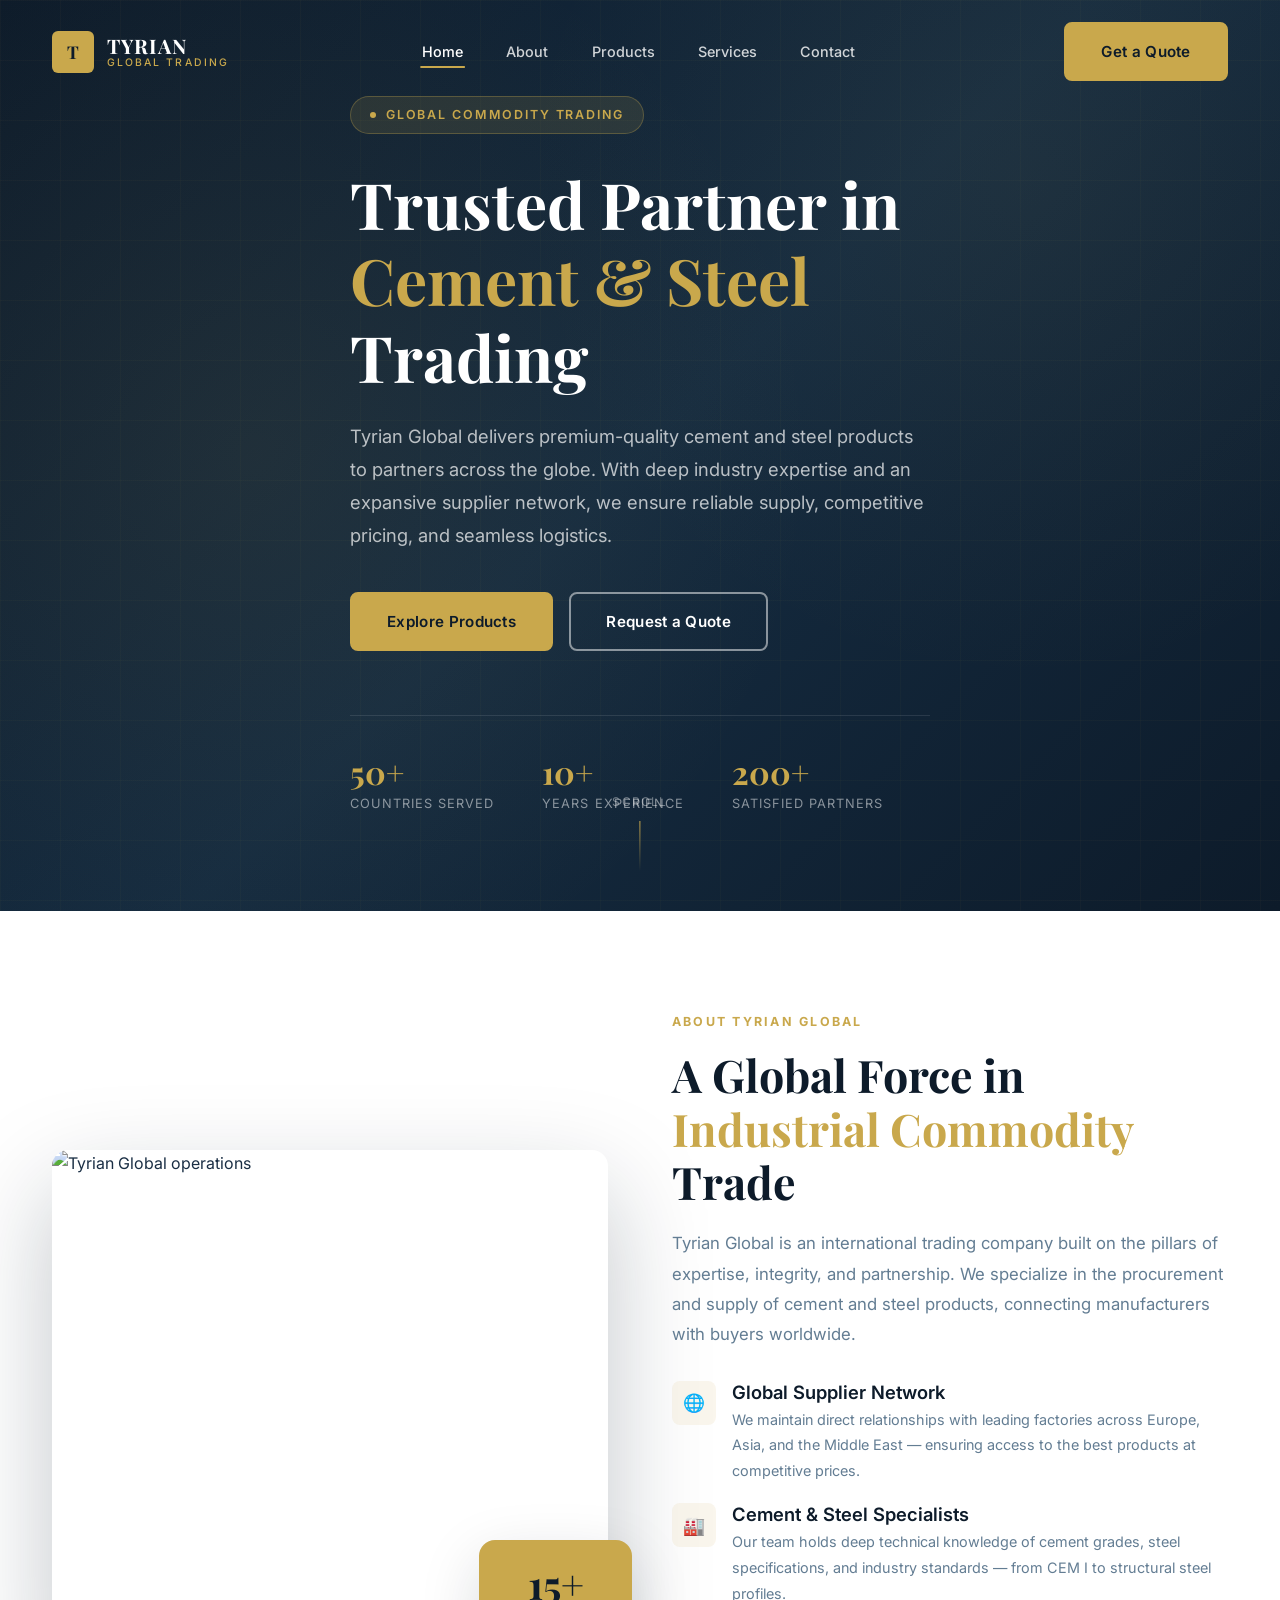
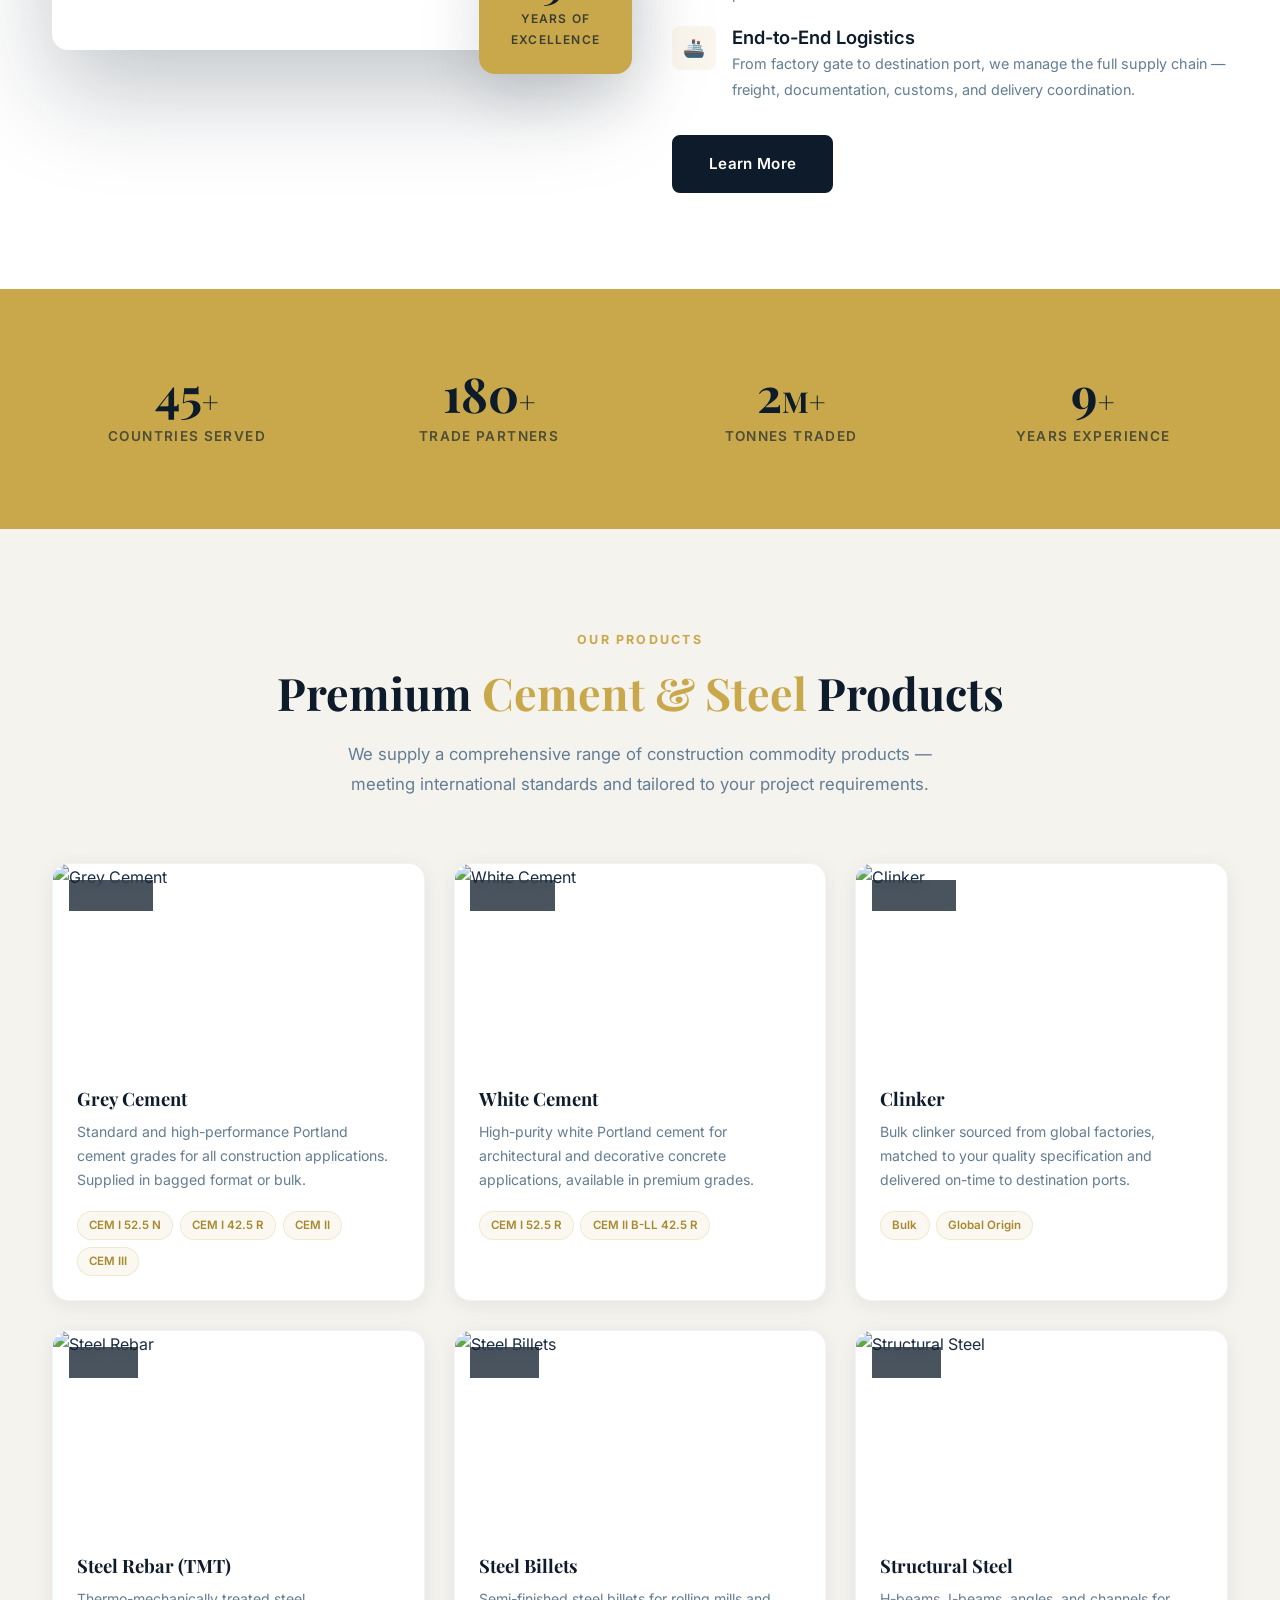
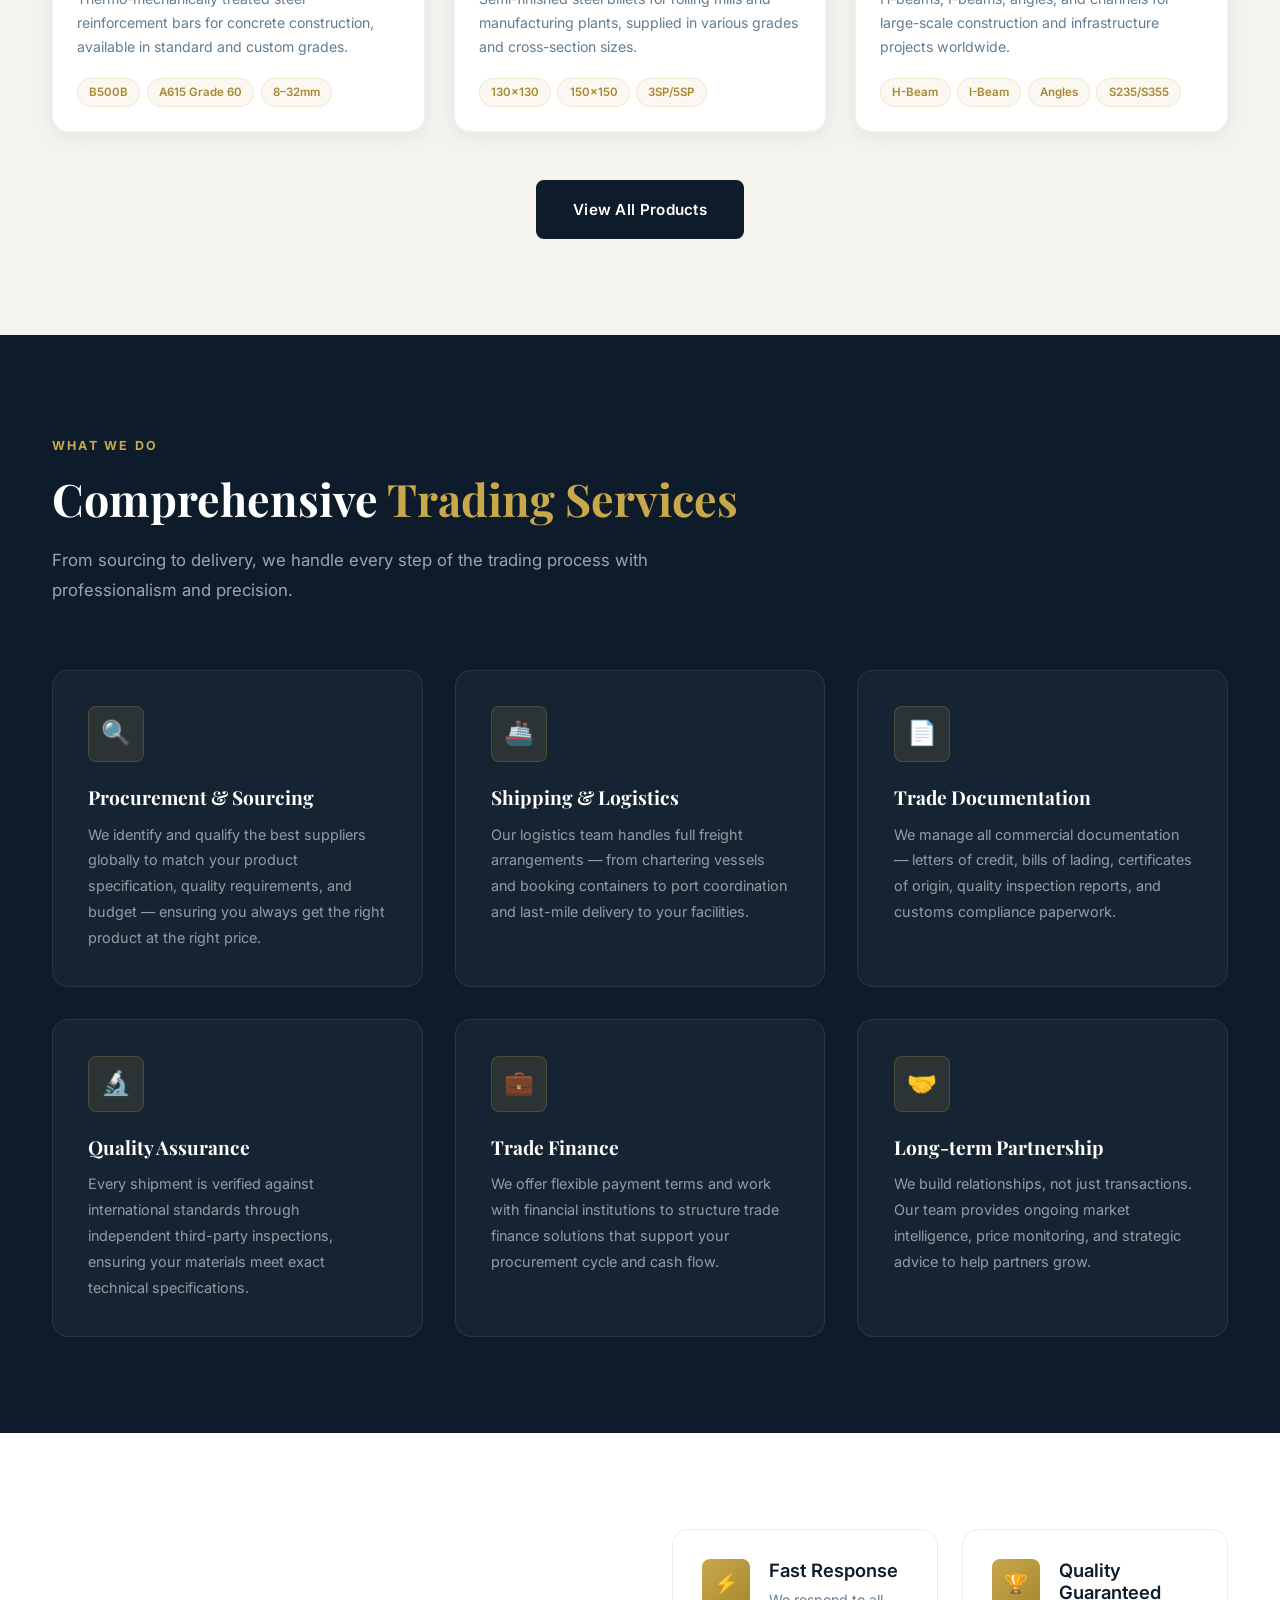
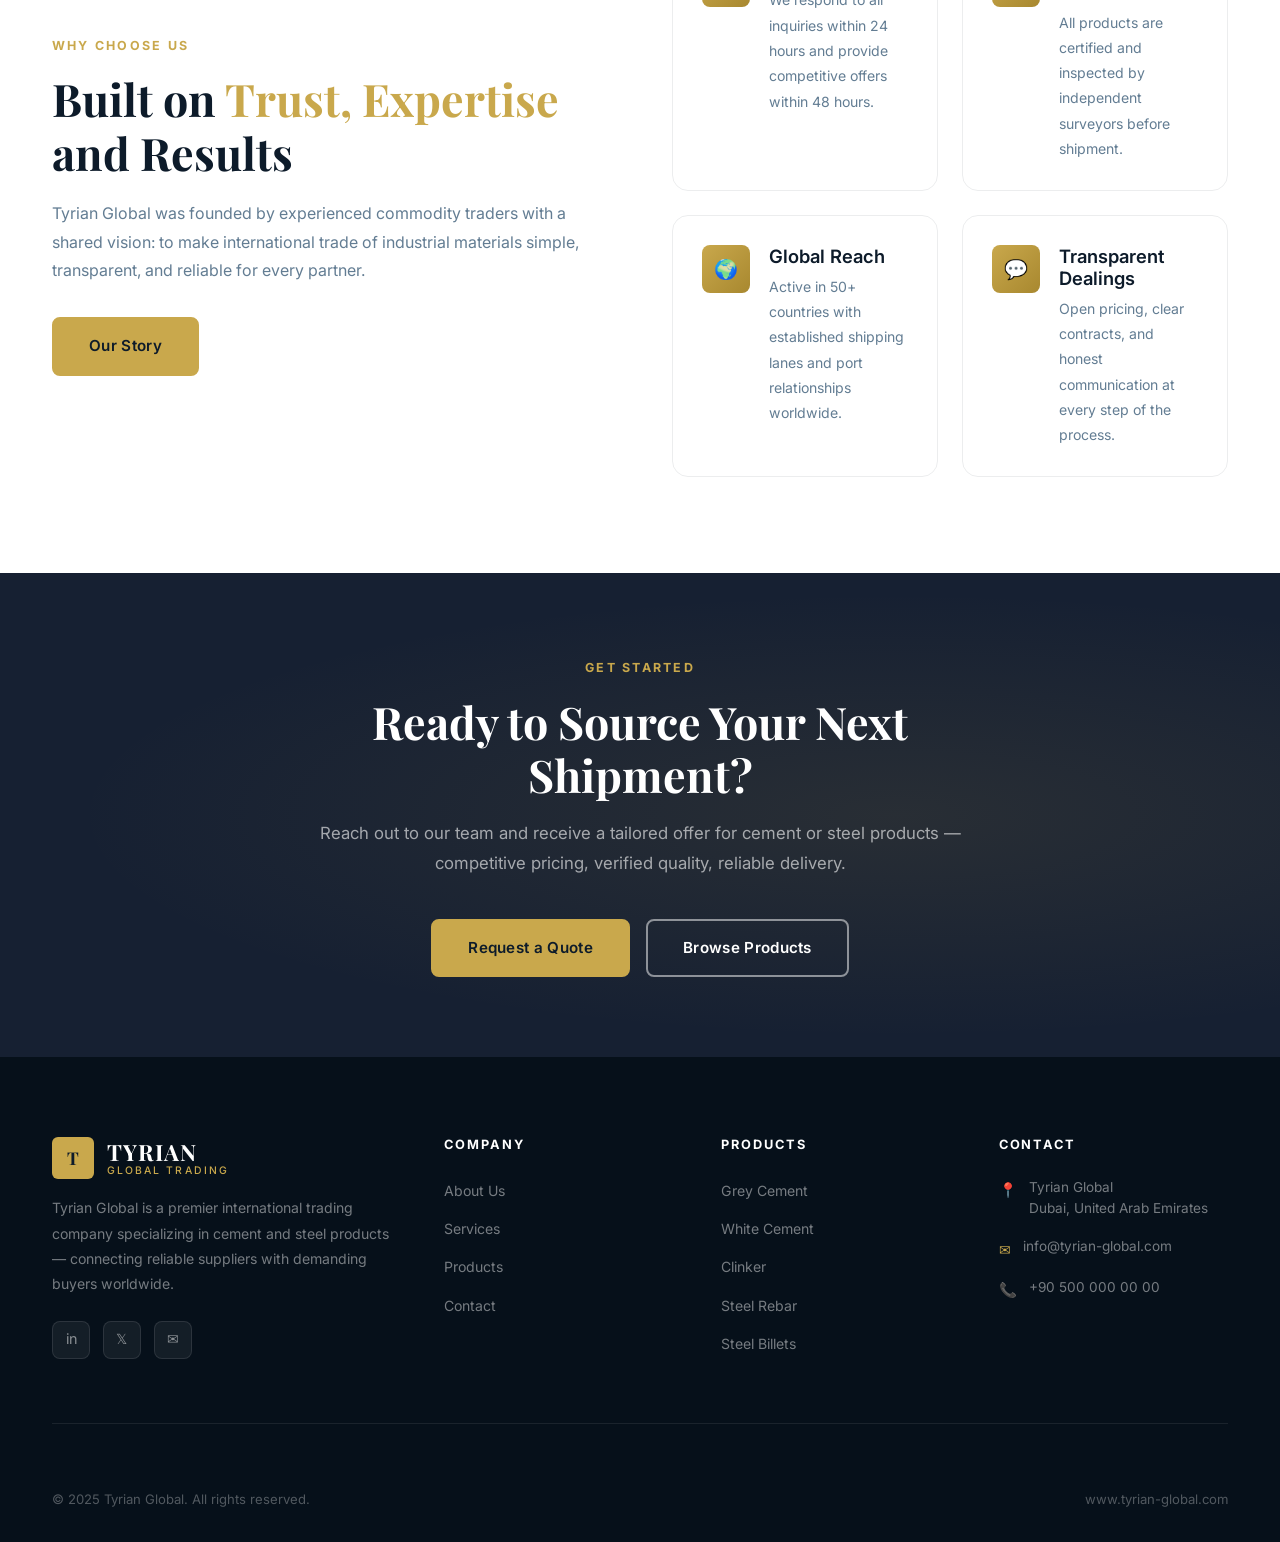
==== tyrian-website/index.html @ e393d83f "Add Tyrian Global corporate website (tyrian-global.com) Complete static website for Tyrian Global — " ====
<!DOCTYPE html>
<html lang="en">
<head>
  <meta charset="UTF-8" />
  <meta name="viewport" content="width=device-width, initial-scale=1.0" />
  <title>Tyrian Global | Cement & Steel Trading</title>
  <meta name="description" content="Tyrian Global is a premier international trading company specializing in cement and steel products. Quality, reliability, and global reach." />
  <link rel="preconnect" href="https://fonts.googleapis.com" />
  <link rel="preconnect" href="https://fonts.gstatic.com" crossorigin />
  <link href="https://fonts.googleapis.com/css2?family=Playfair+Display:wght@700;800&family=Inter:wght@400;500;600;700&display=swap" rel="stylesheet" />
  <link rel="stylesheet" href="css/style.css" />
  <link rel="icon" href="data:image/svg+xml,<svg xmlns='http://www.w3.org/2000/svg' viewBox='0 0 100 100'><rect width='100' height='100' rx='14' fill='%23c9a84c'/><text y='72' font-size='64' font-family='serif' font-weight='700' fill='%230d1b2a' text-anchor='middle' x='50'>T</text></svg>" />
</head>
<body>

  <!-- ===== NAVBAR ===== -->
  <nav class="navbar" id="navbar">
    <div class="container">
      <div class="nav-inner">
        <a href="index.html" class="nav-logo">
          <div class="logo-icon">T</div>
          <div class="logo-text">
            <span class="logo-name">TYRIAN</span>
            <span class="logo-sub">Global Trading</span>
          </div>
        </a>
        <ul class="nav-menu" id="navMenu">
          <li><a href="index.html" class="active">Home</a></li>
          <li><a href="about.html">About</a></li>
          <li><a href="products.html">Products</a></li>
          <li><a href="services.html">Services</a></li>
          <li><a href="contact.html">Contact</a></li>
        </ul>
        <a href="contact.html" class="btn btn-primary nav-cta">Get a Quote</a>
        <button class="nav-toggle" id="navToggle" aria-label="Menu">
          <span></span><span></span><span></span>
        </button>
      </div>
    </div>
  </nav>

  <!-- ===== HERO ===== -->
  <section class="hero">
    <div class="hero-bg"></div>
    <div class="hero-pattern"></div>
    <div class="container">
      <div class="hero-content">
        <div class="hero-badge">Global Commodity Trading</div>
        <h1>Trusted Partner in<br /><em>Cement &amp; Steel</em><br />Trading</h1>
        <p class="hero-desc">
          Tyrian Global delivers premium-quality cement and steel products to partners across the globe.
          With deep industry expertise and an expansive supplier network, we ensure reliable supply, competitive pricing, and seamless logistics.
        </p>
        <div class="hero-actions">
          <a href="products.html" class="btn btn-primary">Explore Products</a>
          <a href="contact.html" class="btn btn-outline">Request a Quote</a>
        </div>
        <div class="hero-stats">
          <div>
            <div class="hero-stat-num" data-count="50">50+</div>
            <div class="hero-stat-label">Countries Served</div>
          </div>
          <div>
            <div class="hero-stat-num" data-count="10">10+</div>
            <div class="hero-stat-label">Years Experience</div>
          </div>
          <div>
            <div class="hero-stat-num" data-count="200">200+</div>
            <div class="hero-stat-label">Satisfied Partners</div>
          </div>
        </div>
      </div>
    </div>
    <div class="hero-scroll">
      <span>Scroll</span>
      <div class="scroll-line"></div>
    </div>
  </section>

  <!-- ===== ABOUT (Homepage) ===== -->
  <section class="about-home">
    <div class="container">
      <div class="grid-2">
        <div class="about-img-wrap fade-in">
          <div class="about-img-main">
            <img src="https://images.unsplash.com/photo-1581094794329-c8112a89af12?w=800&q=80" alt="Tyrian Global operations" loading="lazy" />
          </div>
          <div class="about-img-badge">
            <div class="num">15+</div>
            <div class="lbl">Years of<br/>Excellence</div>
          </div>
        </div>
        <div class="fade-in fade-in-delay-1">
          <span class="section-label">About Tyrian Global</span>
          <h2 class="section-title">A Global Force in <span>Industrial Commodity</span> Trade</h2>
          <p class="section-desc">
            Tyrian Global is an international trading company built on the pillars of expertise, integrity, and partnership.
            We specialize in the procurement and supply of cement and steel products, connecting manufacturers with buyers worldwide.
          </p>
          <div class="about-features">
            <div class="about-feature">
              <div class="about-feature-icon">🌐</div>
              <div>
                <h4>Global Supplier Network</h4>
                <p>We maintain direct relationships with leading factories across Europe, Asia, and the Middle East — ensuring access to the best products at competitive prices.</p>
              </div>
            </div>
            <div class="about-feature">
              <div class="about-feature-icon">🏭</div>
              <div>
                <h4>Cement &amp; Steel Specialists</h4>
                <p>Our team holds deep technical knowledge of cement grades, steel specifications, and industry standards — from CEM I to structural steel profiles.</p>
              </div>
            </div>
            <div class="about-feature">
              <div class="about-feature-icon">🚢</div>
              <div>
                <h4>End-to-End Logistics</h4>
                <p>From factory gate to destination port, we manage the full supply chain — freight, documentation, customs, and delivery coordination.</p>
              </div>
            </div>
          </div>
          <a href="about.html" class="btn btn-dark" style="margin-top:2rem;">Learn More</a>
        </div>
      </div>
    </div>
  </section>

  <!-- ===== STATS ===== -->
  <div class="stats-section">
    <div class="container">
      <div class="stats-grid">
        <div class="stat-item fade-in">
          <div class="stat-num"><span class="counter" data-target="50">0</span><span class="stat-suffix">+</span></div>
          <div class="stat-label">Countries Served</div>
        </div>
        <div class="stat-item fade-in fade-in-delay-1">
          <div class="stat-num"><span class="counter" data-target="200">0</span><span class="stat-suffix">+</span></div>
          <div class="stat-label">Trade Partners</div>
        </div>
        <div class="stat-item fade-in fade-in-delay-2">
          <div class="stat-num"><span class="counter" data-target="2">0</span><span class="stat-suffix">M+</span></div>
          <div class="stat-label">Tonnes Traded</div>
        </div>
        <div class="stat-item fade-in fade-in-delay-3">
          <div class="stat-num"><span class="counter" data-target="10">0</span><span class="stat-suffix">+</span></div>
          <div class="stat-label">Years Experience</div>
        </div>
      </div>
    </div>
  </div>

  <!-- ===== PRODUCTS (Homepage Preview) ===== -->
  <section class="products-section">
    <div class="container">
      <div class="products-header fade-in">
        <span class="section-label">Our Products</span>
        <h2 class="section-title">Premium <span>Cement &amp; Steel</span> Products</h2>
        <p class="section-desc">
          We supply a comprehensive range of construction commodity products — meeting international standards and tailored to your project requirements.
        </p>
      </div>
      <div class="products-grid">
        <!-- Cement products -->
        <div class="product-card fade-in">
          <div class="product-img">
            <img src="https://images.unsplash.com/photo-1590856029826-c7a73142bbf1?w=600&q=80" alt="Grey Cement" loading="lazy" />
            <span class="product-category">Cement</span>
          </div>
          <div class="product-body">
            <h3>Grey Cement</h3>
            <p>Standard and high-performance Portland cement grades for all construction applications. Supplied in bagged format or bulk.</p>
            <div class="product-specs">
              <span class="spec-tag">CEM I 52.5 N</span>
              <span class="spec-tag">CEM I 42.5 R</span>
              <span class="spec-tag">CEM II</span>
              <span class="spec-tag">CEM III</span>
            </div>
          </div>
        </div>
        <div class="product-card fade-in fade-in-delay-1">
          <div class="product-img">
            <img src="https://images.unsplash.com/photo-1504307651254-35680f356dfd?w=600&q=80" alt="White Cement" loading="lazy" />
            <span class="product-category">Cement</span>
          </div>
          <div class="product-body">
            <h3>White Cement</h3>
            <p>High-purity white Portland cement for architectural and decorative concrete applications, available in premium grades.</p>
            <div class="product-specs">
              <span class="spec-tag">CEM I 52.5 R</span>
              <span class="spec-tag">CEM II B-LL 42.5 R</span>
            </div>
          </div>
        </div>
        <div class="product-card fade-in fade-in-delay-2">
          <div class="product-img">
            <img src="https://images.unsplash.com/photo-1565264399264-b5893d5e1a83?w=600&q=80" alt="Clinker" loading="lazy" />
            <span class="product-category">Cement</span>
          </div>
          <div class="product-body">
            <h3>Clinker</h3>
            <p>Bulk clinker sourced from global factories, matched to your quality specification and delivered on-time to destination ports.</p>
            <div class="product-specs">
              <span class="spec-tag">Bulk</span>
              <span class="spec-tag">Global Origin</span>
            </div>
          </div>
        </div>
        <!-- Steel products -->
        <div class="product-card fade-in">
          <div class="product-img">
            <img src="https://images.unsplash.com/photo-1558618666-fcd25c85cd64?w=600&q=80" alt="Steel Rebar" loading="lazy" />
            <span class="product-category">Steel</span>
          </div>
          <div class="product-body">
            <h3>Steel Rebar (TMT)</h3>
            <p>Thermo-mechanically treated steel reinforcement bars for concrete construction, available in standard and custom grades.</p>
            <div class="product-specs">
              <span class="spec-tag">B500B</span>
              <span class="spec-tag">A615 Grade 60</span>
              <span class="spec-tag">8–32mm</span>
            </div>
          </div>
        </div>
        <div class="product-card fade-in fade-in-delay-1">
          <div class="product-img">
            <img src="https://images.unsplash.com/photo-1587293852726-70cdb56c2866?w=600&q=80" alt="Steel Billets" loading="lazy" />
            <span class="product-category">Steel</span>
          </div>
          <div class="product-body">
            <h3>Steel Billets</h3>
            <p>Semi-finished steel billets for rolling mills and manufacturing plants, supplied in various grades and cross-section sizes.</p>
            <div class="product-specs">
              <span class="spec-tag">130×130</span>
              <span class="spec-tag">150×150</span>
              <span class="spec-tag">3SP/5SP</span>
            </div>
          </div>
        </div>
        <div class="product-card fade-in fade-in-delay-2">
          <div class="product-img">
            <img src="https://images.unsplash.com/photo-1504917595217-d4dc5ebe6122?w=600&q=80" alt="Structural Steel" loading="lazy" />
            <span class="product-category">Steel</span>
          </div>
          <div class="product-body">
            <h3>Structural Steel</h3>
            <p>H-beams, I-beams, angles, and channels for large-scale construction and infrastructure projects worldwide.</p>
            <div class="product-specs">
              <span class="spec-tag">H-Beam</span>
              <span class="spec-tag">I-Beam</span>
              <span class="spec-tag">Angles</span>
              <span class="spec-tag">S235/S355</span>
            </div>
          </div>
        </div>
      </div>
      <div class="products-cta fade-in">
        <a href="products.html" class="btn btn-dark">View All Products</a>
      </div>
    </div>
  </section>

  <!-- ===== SERVICES (Homepage) ===== -->
  <section class="services-section">
    <div class="container">
      <div class="services-header fade-in">
        <span class="section-label">What We Do</span>
        <h2 class="section-title" style="color:#fff;">Comprehensive <span>Trading Services</span></h2>
        <p class="section-desc">From sourcing to delivery, we handle every step of the trading process with professionalism and precision.</p>
      </div>
      <div class="grid-3">
        <div class="service-card fade-in">
          <div class="service-icon">🔍</div>
          <h3>Procurement &amp; Sourcing</h3>
          <p>We identify and qualify the best suppliers globally to match your product specification, quality requirements, and budget — ensuring you always get the right product at the right price.</p>
        </div>
        <div class="service-card fade-in fade-in-delay-1">
          <div class="service-icon">🚢</div>
          <h3>Shipping &amp; Logistics</h3>
          <p>Our logistics team handles full freight arrangements — from chartering vessels and booking containers to port coordination and last-mile delivery to your facilities.</p>
        </div>
        <div class="service-card fade-in fade-in-delay-2">
          <div class="service-icon">📄</div>
          <h3>Trade Documentation</h3>
          <p>We manage all commercial documentation — letters of credit, bills of lading, certificates of origin, quality inspection reports, and customs compliance paperwork.</p>
        </div>
        <div class="service-card fade-in">
          <div class="service-icon">🔬</div>
          <h3>Quality Assurance</h3>
          <p>Every shipment is verified against international standards through independent third-party inspections, ensuring your materials meet exact technical specifications.</p>
        </div>
        <div class="service-card fade-in fade-in-delay-1">
          <div class="service-icon">💼</div>
          <h3>Trade Finance</h3>
          <p>We offer flexible payment terms and work with financial institutions to structure trade finance solutions that support your procurement cycle and cash flow.</p>
        </div>
        <div class="service-card fade-in fade-in-delay-2">
          <div class="service-icon">🤝</div>
          <h3>Long-term Partnership</h3>
          <p>We build relationships, not just transactions. Our team provides ongoing market intelligence, price monitoring, and strategic advice to help partners grow.</p>
        </div>
      </div>
    </div>
  </section>

  <!-- ===== WHY US ===== -->
  <section class="why-section">
    <div class="container">
      <div class="grid-2">
        <div class="fade-in">
          <span class="section-label">Why Choose Us</span>
          <h2 class="section-title">Built on <span>Trust, Expertise</span> and Results</h2>
          <p>Tyrian Global was founded by experienced commodity traders with a shared vision: to make international trade of industrial materials simple, transparent, and reliable for every partner.</p>
          <a href="about.html" class="btn btn-primary" style="margin-top:2rem;">Our Story</a>
        </div>
        <div class="why-grid fade-in fade-in-delay-1">
          <div class="why-card">
            <div class="why-icon">⚡</div>
            <div>
              <h4>Fast Response</h4>
              <p>We respond to all inquiries within 24 hours and provide competitive offers within 48 hours.</p>
            </div>
          </div>
          <div class="why-card">
            <div class="why-icon">🏆</div>
            <div>
              <h4>Quality Guaranteed</h4>
              <p>All products are certified and inspected by independent surveyors before shipment.</p>
            </div>
          </div>
          <div class="why-card">
            <div class="why-icon">🌍</div>
            <div>
              <h4>Global Reach</h4>
              <p>Active in 50+ countries with established shipping lanes and port relationships worldwide.</p>
            </div>
          </div>
          <div class="why-card">
            <div class="why-icon">💬</div>
            <div>
              <h4>Transparent Dealings</h4>
              <p>Open pricing, clear contracts, and honest communication at every step of the process.</p>
            </div>
          </div>
        </div>
      </div>
    </div>
  </section>

  <!-- ===== CTA ===== -->
  <section class="cta-section">
    <div class="container">
      <div class="cta-inner fade-in">
        <span class="section-label">Get Started</span>
        <h2>Ready to Source Your Next Shipment?</h2>
        <p>Reach out to our team and receive a tailored offer for cement or steel products — competitive pricing, verified quality, reliable delivery.</p>
        <div class="cta-actions">
          <a href="contact.html" class="btn btn-primary">Request a Quote</a>
          <a href="products.html" class="btn btn-outline">Browse Products</a>
        </div>
      </div>
    </div>
  </section>

  <!-- ===== FOOTER ===== -->
  <footer>
    <div class="container">
      <div class="footer-top">
        <div class="footer-brand">
          <div class="nav-logo">
            <div class="logo-icon">T</div>
            <div class="logo-text">
              <span class="logo-name">TYRIAN</span>
              <span class="logo-sub">Global Trading</span>
            </div>
          </div>
          <p>Tyrian Global is a premier international trading company specializing in cement and steel products — connecting reliable suppliers with demanding buyers worldwide.</p>
          <div class="footer-socials">
            <a href="#" class="social-link" aria-label="LinkedIn">in</a>
            <a href="#" class="social-link" aria-label="Twitter">𝕏</a>
            <a href="#" class="social-link" aria-label="Email">✉</a>
          </div>
        </div>
        <div class="footer-col">
          <h5>Company</h5>
          <ul>
            <li><a href="about.html">About Us</a></li>
            <li><a href="services.html">Services</a></li>
            <li><a href="products.html">Products</a></li>
            <li><a href="contact.html">Contact</a></li>
          </ul>
        </div>
        <div class="footer-col">
          <h5>Products</h5>
          <ul>
            <li><a href="products.html#cement">Grey Cement</a></li>
            <li><a href="products.html#cement">White Cement</a></li>
            <li><a href="products.html#cement">Clinker</a></li>
            <li><a href="products.html#steel">Steel Rebar</a></li>
            <li><a href="products.html#steel">Steel Billets</a></li>
          </ul>
        </div>
        <div class="footer-col">
          <h5>Contact</h5>
          <div class="footer-contact-item">
            <span class="icon">📍</span>
            <span>Tyrian Global<br/>Dubai, United Arab Emirates</span>
          </div>
          <div class="footer-contact-item">
            <span class="icon">✉</span>
            <span><a href="mailto:info@tyrian-global.com">info@tyrian-global.com</a></span>
          </div>
          <div class="footer-contact-item">
            <span class="icon">📞</span>
            <span><a href="tel:+905000000000">+90 500 000 00 00</a></span>
          </div>
        </div>
      </div>
      <div class="footer-bottom">
        <span>© 2025 Tyrian Global. All rights reserved.</span>
        <span>www.tyrian-global.com</span>
      </div>
    </div>
  </footer>

  <script src="js/main.js"></script>
</body>
</html>
---- tyrian-website/css/style.css ----
/* ============================================
   TYRIAN GLOBAL - Main Stylesheet
   www.tyrian-global.com
   ============================================ */

/* ---------- CSS Variables ---------- */
:root {
  --primary:     #0d1b2a;
  --primary-mid: #162032;
  --secondary:   #1a2e44;
  --accent:      #c9a84c;
  --accent-light:#e0c46e;
  --accent-dark: #a8882f;
  --white:       #ffffff;
  --light:       #f5f3ee;
  --gray:        #9aabb8;
  --dark-gray:   #3d5166;
  --text:        #1a2e44;
  --text-light:  #637d93;
  --border:      rgba(201,168,76,0.2);
  --shadow:      0 20px 60px rgba(13,27,42,0.15);
  --shadow-lg:   0 40px 100px rgba(13,27,42,0.25);
  --transition:  0.35s cubic-bezier(0.4,0,0.2,1);
  --radius:      8px;
  --radius-lg:   16px;
}

/* ---------- Reset & Base ---------- */
*, *::before, *::after { box-sizing: border-box; margin: 0; padding: 0; }

html { scroll-behavior: smooth; font-size: 16px; }

body {
  font-family: 'Inter', sans-serif;
  color: var(--text);
  background: var(--white);
  line-height: 1.7;
  overflow-x: hidden;
}

img { max-width: 100%; display: block; }
a  { text-decoration: none; color: inherit; }
ul { list-style: none; }

/* ---------- Typography ---------- */
h1,h2,h3,h4,h5 { font-family: 'Playfair Display', serif; font-weight: 700; line-height: 1.2; }
h1 { font-size: clamp(2.4rem, 5vw, 4rem); }
h2 { font-size: clamp(1.9rem, 3.5vw, 2.8rem); }
h3 { font-size: clamp(1.3rem, 2vw, 1.6rem); }
h4 { font-size: 1.15rem; font-family: 'Inter', sans-serif; font-weight: 600; }

p { color: var(--text-light); line-height: 1.8; }

.section-label {
  display: inline-block;
  font-size: 0.78rem;
  font-weight: 700;
  letter-spacing: 0.18em;
  text-transform: uppercase;
  color: var(--accent);
  margin-bottom: 1rem;
}

.section-title {
  color: var(--primary);
  margin-bottom: 1.2rem;
}

.section-title span { color: var(--accent); }

.section-desc {
  font-size: 1.05rem;
  max-width: 600px;
  color: var(--text-light);
}

/* ---------- Layout ---------- */
.container {
  max-width: 1240px;
  margin: 0 auto;
  padding: 0 2rem;
}

section { padding: 6rem 0; }

.grid-2 { display: grid; grid-template-columns: 1fr 1fr; gap: 4rem; align-items: center; }
.grid-3 { display: grid; grid-template-columns: repeat(3, 1fr); gap: 2rem; }
.grid-4 { display: grid; grid-template-columns: repeat(4, 1fr); gap: 2rem; }

/* ---------- Buttons ---------- */
.btn {
  display: inline-flex;
  align-items: center;
  gap: 0.6rem;
  padding: 0.9rem 2.2rem;
  border-radius: var(--radius);
  font-weight: 600;
  font-size: 0.95rem;
  letter-spacing: 0.02em;
  transition: all var(--transition);
  cursor: pointer;
  border: 2px solid transparent;
  font-family: 'Inter', sans-serif;
}

.btn-primary {
  background: var(--accent);
  color: var(--primary);
  border-color: var(--accent);
}
.btn-primary:hover {
  background: var(--accent-light);
  border-color: var(--accent-light);
  transform: translateY(-2px);
  box-shadow: 0 8px 25px rgba(201,168,76,0.35);
}

.btn-outline {
  background: transparent;
  color: var(--white);
  border-color: rgba(255,255,255,0.5);
}
.btn-outline:hover {
  border-color: var(--accent);
  color: var(--accent);
  transform: translateY(-2px);
}

.btn-dark {
  background: var(--primary);
  color: var(--white);
  border-color: var(--primary);
}
.btn-dark:hover {
  background: var(--secondary);
  transform: translateY(-2px);
  box-shadow: var(--shadow);
}

/* ============================================
   NAVIGATION
   ============================================ */
.navbar {
  position: fixed;
  top: 0; left: 0; right: 0;
  z-index: 1000;
  padding: 1.4rem 0;
  transition: all var(--transition);
}

.navbar.scrolled {
  background: rgba(13,27,42,0.97);
  backdrop-filter: blur(20px);
  padding: 0.9rem 0;
  box-shadow: 0 4px 30px rgba(0,0,0,0.3);
}

.nav-inner {
  display: flex;
  align-items: center;
  justify-content: space-between;
}

/* Logo */
.nav-logo {
  display: flex;
  align-items: center;
  gap: 0.8rem;
}
.logo-icon {
  width: 42px; height: 42px;
  background: var(--accent);
  border-radius: 6px;
  display: flex; align-items: center; justify-content: center;
  font-family: 'Playfair Display', serif;
  font-weight: 700;
  font-size: 1.1rem;
  color: var(--primary);
  letter-spacing: -0.02em;
}
.logo-text { display: flex; flex-direction: column; line-height: 1.1; }
.logo-name {
  font-family: 'Playfair Display', serif;
  font-size: 1.25rem;
  font-weight: 700;
  color: var(--white);
  letter-spacing: 0.05em;
}
.logo-sub {
  font-size: 0.65rem;
  letter-spacing: 0.2em;
  color: var(--accent);
  text-transform: uppercase;
  font-weight: 500;
}

/* Nav Menu */
.nav-menu {
  display: flex;
  align-items: center;
  gap: 0.5rem;
}
.nav-menu a {
  padding: 0.5rem 1.1rem;
  font-size: 0.9rem;
  font-weight: 500;
  color: rgba(255,255,255,0.8);
  border-radius: var(--radius);
  transition: all var(--transition);
  position: relative;
}
.nav-menu a::after {
  content: '';
  position: absolute;
  bottom: 0; left: 50%; transform: translateX(-50%);
  width: 0; height: 2px;
  background: var(--accent);
  transition: width var(--transition);
  border-radius: 2px;
}
.nav-menu a:hover { color: var(--white); }
.nav-menu a:hover::after,
.nav-menu a.active::after { width: 60%; }
.nav-menu a.active { color: var(--white); }

.nav-cta { margin-left: 1rem; }

/* Hamburger */
.nav-toggle {
  display: none;
  flex-direction: column;
  gap: 5px;
  cursor: pointer;
  padding: 6px;
}
.nav-toggle span {
  display: block;
  width: 24px; height: 2px;
  background: var(--white);
  border-radius: 2px;
  transition: all var(--transition);
}

/* ============================================
   HERO
   ============================================ */
.hero {
  min-height: 100vh;
  background: var(--primary);
  display: flex;
  align-items: center;
  position: relative;
  overflow: hidden;
}

.hero-bg {
  position: absolute;
  inset: 0;
  background:
    linear-gradient(135deg, rgba(13,27,42,0.92) 0%, rgba(22,46,68,0.85) 50%, rgba(13,27,42,0.95) 100%),
    url('https://images.unsplash.com/photo-1504307651254-35680f356dfd?w=1600&q=80') center/cover no-repeat;
}

.hero-pattern {
  position: absolute;
  inset: 0;
  background-image:
    radial-gradient(circle at 20% 50%, rgba(201,168,76,0.08) 0%, transparent 50%),
    radial-gradient(circle at 80% 20%, rgba(201,168,76,0.06) 0%, transparent 40%),
    linear-gradient(rgba(201,168,76,0.03) 1px, transparent 1px),
    linear-gradient(90deg, rgba(201,168,76,0.03) 1px, transparent 1px);
  background-size: auto, auto, 60px 60px, 60px 60px;
}

.hero-content {
  position: relative;
  z-index: 2;
  max-width: 750px;
}

.hero-badge {
  display: inline-flex;
  align-items: center;
  gap: 0.6rem;
  background: rgba(201,168,76,0.12);
  border: 1px solid rgba(201,168,76,0.3);
  border-radius: 50px;
  padding: 0.45rem 1.2rem;
  font-size: 0.78rem;
  font-weight: 600;
  letter-spacing: 0.15em;
  text-transform: uppercase;
  color: var(--accent);
  margin-bottom: 2rem;
}
.hero-badge::before {
  content: '';
  width: 6px; height: 6px;
  background: var(--accent);
  border-radius: 50%;
  animation: pulse 2s infinite;
}

@keyframes pulse {
  0%,100% { opacity: 1; transform: scale(1); }
  50% { opacity: 0.5; transform: scale(1.4); }
}

.hero h1 {
  color: var(--white);
  margin-bottom: 1.5rem;
}
.hero h1 em {
  font-style: normal;
  color: var(--accent);
}

.hero-desc {
  font-size: 1.15rem;
  color: rgba(255,255,255,0.7);
  margin-bottom: 2.5rem;
  max-width: 580px;
  line-height: 1.8;
}

.hero-actions { display: flex; gap: 1rem; flex-wrap: wrap; margin-bottom: 4rem; }

.hero-stats {
  display: flex;
  gap: 3rem;
  border-top: 1px solid rgba(255,255,255,0.1);
  padding-top: 2.5rem;
}
.hero-stat-num {
  font-family: 'Playfair Display', serif;
  font-size: 2rem;
  font-weight: 700;
  color: var(--accent);
  line-height: 1;
}
.hero-stat-label {
  font-size: 0.8rem;
  color: rgba(255,255,255,0.5);
  margin-top: 0.3rem;
  text-transform: uppercase;
  letter-spacing: 0.08em;
}

.hero-scroll {
  position: absolute;
  bottom: 2.5rem;
  left: 50%;
  transform: translateX(-50%);
  display: flex;
  flex-direction: column;
  align-items: center;
  gap: 0.5rem;
  color: rgba(255,255,255,0.4);
  font-size: 0.75rem;
  letter-spacing: 0.1em;
  text-transform: uppercase;
  z-index: 2;
}
.scroll-line {
  width: 1px;
  height: 50px;
  background: linear-gradient(to bottom, var(--accent), transparent);
  animation: scrollLine 1.5s ease-in-out infinite;
}
@keyframes scrollLine {
  0% { transform: scaleY(0); transform-origin: top; }
  50% { transform: scaleY(1); transform-origin: top; }
  51% { transform: scaleY(1); transform-origin: bottom; }
  100% { transform: scaleY(0); transform-origin: bottom; }
}

/* ============================================
   ABOUT SECTION (Homepage)
   ============================================ */
.about-home { background: var(--white); }

.about-img-wrap {
  position: relative;
}
.about-img-main {
  border-radius: var(--radius-lg);
  overflow: hidden;
  box-shadow: var(--shadow-lg);
}
.about-img-main img {
  width: 100%;
  height: 500px;
  object-fit: cover;
}
.about-img-badge {
  position: absolute;
  bottom: -1.5rem;
  right: -1.5rem;
  background: var(--accent);
  color: var(--primary);
  border-radius: var(--radius-lg);
  padding: 1.5rem 2rem;
  box-shadow: var(--shadow);
  text-align: center;
}
.about-img-badge .num {
  font-family: 'Playfair Display', serif;
  font-size: 2.5rem;
  font-weight: 700;
  line-height: 1;
  color: var(--primary);
}
.about-img-badge .lbl {
  font-size: 0.75rem;
  font-weight: 600;
  text-transform: uppercase;
  letter-spacing: 0.1em;
  color: rgba(13,27,42,0.75);
  margin-top: 0.3rem;
}

.about-features { display: flex; flex-direction: column; gap: 1.2rem; margin-top: 2rem; }
.about-feature {
  display: flex;
  gap: 1rem;
  align-items: flex-start;
}
.about-feature-icon {
  width: 44px; height: 44px; flex-shrink: 0;
  background: rgba(201,168,76,0.1);
  border-radius: var(--radius);
  display: flex; align-items: center; justify-content: center;
  color: var(--accent);
  font-size: 1.1rem;
}
.about-feature h4 { margin-bottom: 0.2rem; color: var(--primary); }
.about-feature p { font-size: 0.9rem; }

/* ============================================
   PRODUCTS SECTION
   ============================================ */
.products-section { background: var(--light); }

.products-header {
  text-align: center;
  margin-bottom: 4rem;
}
.products-header .section-desc { margin: 0 auto; }

.product-card {
  background: var(--white);
  border-radius: var(--radius-lg);
  overflow: hidden;
  box-shadow: 0 4px 20px rgba(13,27,42,0.07);
  transition: all var(--transition);
  border: 1px solid rgba(13,27,42,0.05);
}
.product-card:hover {
  transform: translateY(-8px);
  box-shadow: var(--shadow);
  border-color: rgba(201,168,76,0.2);
}

.product-img {
  height: 200px;
  overflow: hidden;
  position: relative;
}
.product-img img {
  width: 100%;
  height: 100%;
  object-fit: cover;
  transition: transform 0.6s ease;
}
.product-card:hover .product-img img { transform: scale(1.07); }

.product-category {
  position: absolute;
  top: 1rem; left: 1rem;
  background: rgba(13,27,42,0.75);
  backdrop-filter: blur(8px);
  color: var(--accent);
  font-size: 0.7rem;
  font-weight: 700;
  letter-spacing: 0.12em;
  text-transform: uppercase;
  padding: 0.3rem 0.8rem;
  border-radius: 50px;
  border: 1px solid rgba(201,168,76,0.2);
}

.product-body { padding: 1.5rem; }
.product-body h3 { font-size: 1.15rem; color: var(--primary); margin-bottom: 0.6rem; }
.product-body p { font-size: 0.88rem; line-height: 1.7; margin-bottom: 1.2rem; }

.product-specs { display: flex; flex-wrap: wrap; gap: 0.4rem; }
.spec-tag {
  background: rgba(201,168,76,0.08);
  border: 1px solid rgba(201,168,76,0.2);
  color: var(--accent-dark);
  font-size: 0.72rem;
  font-weight: 600;
  padding: 0.25rem 0.7rem;
  border-radius: 50px;
}

/* Products Grid */
.products-grid {
  display: grid;
  grid-template-columns: repeat(3, 1fr);
  gap: 1.8rem;
}

.products-cta { text-align: center; margin-top: 3rem; }

/* ============================================
   SERVICES SECTION
   ============================================ */
.services-section { background: var(--primary); }
.services-section .section-title { color: var(--white); }
.services-section .section-desc { color: rgba(255,255,255,0.6); }

.services-header { margin-bottom: 4rem; }

.service-card {
  background: rgba(255,255,255,0.04);
  border: 1px solid rgba(255,255,255,0.08);
  border-radius: var(--radius-lg);
  padding: 2.2rem;
  transition: all var(--transition);
  position: relative;
  overflow: hidden;
}
.service-card::before {
  content: '';
  position: absolute;
  top: 0; left: 0; right: 0;
  height: 3px;
  background: var(--accent);
  transform: scaleX(0);
  transition: transform var(--transition);
}
.service-card:hover {
  background: rgba(255,255,255,0.07);
  border-color: rgba(201,168,76,0.2);
  transform: translateY(-4px);
}
.service-card:hover::before { transform: scaleX(1); }

.service-icon {
  width: 56px; height: 56px;
  background: rgba(201,168,76,0.12);
  border-radius: var(--radius);
  display: flex; align-items: center; justify-content: center;
  font-size: 1.5rem;
  margin-bottom: 1.5rem;
  border: 1px solid rgba(201,168,76,0.2);
}

.service-card h3 { color: var(--white); margin-bottom: 0.8rem; font-size: 1.2rem; }
.service-card p { color: rgba(255,255,255,0.55); font-size: 0.9rem; }

/* ============================================
   STATS / WHY US
   ============================================ */
.stats-section {
  background: var(--accent);
  padding: 4rem 0;
}

.stats-grid {
  display: grid;
  grid-template-columns: repeat(4, 1fr);
  gap: 2rem;
  text-align: center;
}
.stat-item { padding: 1rem; }
.stat-num {
  font-family: 'Playfair Display', serif;
  font-size: 3rem;
  font-weight: 700;
  color: var(--primary);
  line-height: 1;
}
.stat-suffix { font-size: 1.8rem; }
.stat-label {
  font-size: 0.85rem;
  font-weight: 600;
  color: rgba(13,27,42,0.65);
  text-transform: uppercase;
  letter-spacing: 0.1em;
  margin-top: 0.5rem;
}

/* ============================================
   WHY US
   ============================================ */
.why-section { background: var(--white); }
.why-grid { display: grid; grid-template-columns: repeat(2, 1fr); gap: 1.5rem; }

.why-card {
  display: flex;
  gap: 1.2rem;
  padding: 1.8rem;
  border: 1px solid rgba(13,27,42,0.08);
  border-radius: var(--radius-lg);
  transition: all var(--transition);
}
.why-card:hover {
  border-color: rgba(201,168,76,0.3);
  box-shadow: 0 8px 30px rgba(13,27,42,0.08);
}
.why-icon {
  width: 48px; height: 48px; flex-shrink: 0;
  background: linear-gradient(135deg, var(--accent), var(--accent-dark));
  border-radius: var(--radius);
  display: flex; align-items: center; justify-content: center;
  font-size: 1.2rem;
  color: var(--primary);
}
.why-card h4 { color: var(--primary); margin-bottom: 0.4rem; }
.why-card p { font-size: 0.88rem; }

/* ============================================
   CTA SECTION
   ============================================ */
.cta-section {
  background: var(--primary-mid);
  position: relative;
  overflow: hidden;
  padding: 5rem 0;
}
.cta-section::before {
  content: '';
  position: absolute;
  inset: 0;
  background: radial-gradient(ellipse at 70% 50%, rgba(201,168,76,0.1) 0%, transparent 65%);
}
.cta-inner {
  position: relative;
  text-align: center;
  max-width: 700px;
  margin: 0 auto;
}
.cta-inner h2 { color: var(--white); margin-bottom: 1rem; }
.cta-inner p { color: rgba(255,255,255,0.6); margin-bottom: 2.5rem; font-size: 1.05rem; }
.cta-actions { display: flex; justify-content: center; gap: 1rem; flex-wrap: wrap; }

/* ============================================
   FOOTER
   ============================================ */
footer {
  background: #06101a;
  color: rgba(255,255,255,0.6);
  padding: 5rem 0 2rem;
}

.footer-top {
  display: grid;
  grid-template-columns: 1.5fr 1fr 1fr 1fr;
  gap: 3rem;
  margin-bottom: 4rem;
  padding-bottom: 4rem;
  border-bottom: 1px solid rgba(255,255,255,0.08);
}

.footer-brand .logo-name { font-size: 1.4rem; }
.footer-brand p {
  margin-top: 1rem;
  font-size: 0.88rem;
  color: rgba(255,255,255,0.45);
  line-height: 1.8;
}

.footer-socials {
  display: flex;
  gap: 0.8rem;
  margin-top: 1.5rem;
}
.social-link {
  width: 38px; height: 38px;
  border-radius: var(--radius);
  background: rgba(255,255,255,0.06);
  border: 1px solid rgba(255,255,255,0.1);
  display: flex; align-items: center; justify-content: center;
  font-size: 0.9rem;
  color: rgba(255,255,255,0.5);
  transition: all var(--transition);
}
.social-link:hover {
  background: var(--accent);
  border-color: var(--accent);
  color: var(--primary);
}

.footer-col h5 {
  font-family: 'Inter', sans-serif;
  font-size: 0.8rem;
  font-weight: 700;
  letter-spacing: 0.15em;
  text-transform: uppercase;
  color: var(--white);
  margin-bottom: 1.5rem;
}
.footer-col ul { display: flex; flex-direction: column; gap: 0.7rem; }
.footer-col ul li a {
  font-size: 0.88rem;
  color: rgba(255,255,255,0.45);
  transition: color var(--transition);
}
.footer-col ul li a:hover { color: var(--accent); }

.footer-contact-item {
  display: flex;
  gap: 0.8rem;
  margin-bottom: 1rem;
  align-items: flex-start;
}
.footer-contact-item .icon {
  color: var(--accent);
  font-size: 0.9rem;
  margin-top: 0.1rem;
}
.footer-contact-item span {
  font-size: 0.85rem;
  color: rgba(255,255,255,0.45);
  line-height: 1.6;
}

.footer-bottom {
  display: flex;
  justify-content: space-between;
  align-items: center;
  font-size: 0.82rem;
  color: rgba(255,255,255,0.3);
}

/* ============================================
   PAGE HERO (inner pages)
   ============================================ */
.page-hero {
  background: var(--primary);
  padding: 10rem 0 5rem;
  position: relative;
  overflow: hidden;
}
.page-hero::before {
  content: '';
  position: absolute;
  inset: 0;
  background:
    radial-gradient(ellipse at 30% 50%, rgba(201,168,76,0.08) 0%, transparent 55%),
    linear-gradient(rgba(201,168,76,0.025) 1px, transparent 1px),
    linear-gradient(90deg, rgba(201,168,76,0.025) 1px, transparent 1px);
  background-size: auto, 60px 60px, 60px 60px;
}
.page-hero-content { position: relative; }
.page-hero h1 { color: var(--white); }
.page-hero p { color: rgba(255,255,255,0.6); margin-top: 1rem; font-size: 1.1rem; }
.breadcrumb {
  display: flex;
  align-items: center;
  gap: 0.5rem;
  margin-bottom: 1.5rem;
  font-size: 0.82rem;
  color: rgba(255,255,255,0.4);
}
.breadcrumb a { color: var(--accent); }
.breadcrumb span { color: rgba(255,255,255,0.25); }

/* ============================================
   ABOUT PAGE
   ============================================ */
.mission-vision {
  display: grid;
  grid-template-columns: 1fr 1fr;
  gap: 2rem;
  margin-top: 3rem;
}
.mv-card {
  background: var(--light);
  border-radius: var(--radius-lg);
  padding: 2.5rem;
  border-left: 4px solid var(--accent);
}
.mv-card h3 { color: var(--primary); margin-bottom: 1rem; }
.mv-card p { font-size: 0.95rem; }

.values-grid { display: grid; grid-template-columns: repeat(3, 1fr); gap: 1.5rem; margin-top: 3rem; }
.value-card {
  text-align: center;
  padding: 2.5rem 2rem;
  background: var(--white);
  border: 1px solid rgba(13,27,42,0.08);
  border-radius: var(--radius-lg);
  transition: all var(--transition);
}
.value-card:hover {
  border-color: var(--accent);
  transform: translateY(-4px);
  box-shadow: var(--shadow);
}
.value-icon {
  width: 60px; height: 60px;
  background: linear-gradient(135deg, var(--accent), var(--accent-dark));
  border-radius: 50%;
  display: flex; align-items: center; justify-content: center;
  font-size: 1.4rem;
  color: var(--primary);
  margin: 0 auto 1.5rem;
}
.value-card h4 { color: var(--primary); margin-bottom: 0.6rem; }
.value-card p { font-size: 0.88rem; }

/* ============================================
   PRODUCTS PAGE
   ============================================ */
.products-page-section { background: var(--white); }

.category-section { margin-bottom: 5rem; }
.category-header {
  display: flex;
  align-items: center;
  gap: 1.2rem;
  margin-bottom: 2.5rem;
  padding-bottom: 1.5rem;
  border-bottom: 2px solid var(--light);
}
.category-icon {
  width: 52px; height: 52px;
  background: var(--primary);
  border-radius: var(--radius);
  display: flex; align-items: center; justify-content: center;
  font-size: 1.3rem;
  color: var(--accent);
  flex-shrink: 0;
}
.category-header h2 { font-size: 2rem; color: var(--primary); }

.product-detail-card {
  background: var(--white);
  border: 1px solid rgba(13,27,42,0.08);
  border-radius: var(--radius-lg);
  overflow: hidden;
  transition: all var(--transition);
}
.product-detail-card:hover {
  box-shadow: var(--shadow);
  border-color: rgba(201,168,76,0.2);
  transform: translateY(-4px);
}
.product-detail-img {
  height: 220px;
  overflow: hidden;
}
.product-detail-img img {
  width: 100%; height: 100%;
  object-fit: cover;
  transition: transform 0.6s ease;
}
.product-detail-card:hover .product-detail-img img { transform: scale(1.05); }

.product-detail-body { padding: 1.8rem; }
.product-detail-body h3 { color: var(--primary); margin-bottom: 0.8rem; font-size: 1.2rem; }
.product-detail-body p { font-size: 0.9rem; line-height: 1.75; margin-bottom: 1.2rem; }

.specs-list { margin-top: 1rem; }
.specs-list h5 {
  font-size: 0.75rem;
  text-transform: uppercase;
  letter-spacing: 0.12em;
  color: var(--text-light);
  margin-bottom: 0.7rem;
  font-weight: 600;
}
.specs-tags { display: flex; flex-wrap: wrap; gap: 0.4rem; }

/* ============================================
   SERVICES PAGE
   ============================================ */
.services-page { background: var(--white); }
.service-detail {
  display: grid;
  grid-template-columns: 1fr 1fr;
  gap: 4rem;
  align-items: center;
  margin-bottom: 5rem;
  padding-bottom: 5rem;
  border-bottom: 1px solid rgba(13,27,42,0.07);
}
.service-detail:last-child { border-bottom: none; margin-bottom: 0; }
.service-detail.reverse { direction: rtl; }
.service-detail.reverse > * { direction: ltr; }

.service-detail-img {
  border-radius: var(--radius-lg);
  overflow: hidden;
  box-shadow: var(--shadow);
}
.service-detail-img img { width: 100%; height: 380px; object-fit: cover; }

.service-detail-content .section-label { display: block; }
.service-detail-content h2 { color: var(--primary); margin-bottom: 1.2rem; }
.service-detail-content p { margin-bottom: 1.2rem; }
.service-detail-content ul {
  display: flex;
  flex-direction: column;
  gap: 0.7rem;
  margin-top: 1rem;
}
.service-detail-content ul li {
  display: flex;
  align-items: flex-start;
  gap: 0.7rem;
  font-size: 0.92rem;
  color: var(--text-light);
}
.service-detail-content ul li::before {
  content: '✓';
  color: var(--accent);
  font-weight: 700;
  flex-shrink: 0;
  margin-top: 0.05rem;
}

/* ============================================
   CONTACT PAGE
   ============================================ */
.contact-section { background: var(--white); }

.contact-grid {
  display: grid;
  grid-template-columns: 1fr 1.5fr;
  gap: 4rem;
}

.contact-info { display: flex; flex-direction: column; gap: 2rem; }

.contact-info-card {
  display: flex;
  gap: 1.2rem;
  padding: 1.8rem;
  background: var(--light);
  border-radius: var(--radius-lg);
  border: 1px solid rgba(13,27,42,0.06);
}
.contact-info-icon {
  width: 48px; height: 48px; flex-shrink: 0;
  background: linear-gradient(135deg, var(--accent), var(--accent-dark));
  border-radius: var(--radius);
  display: flex; align-items: center; justify-content: center;
  font-size: 1.1rem;
  color: var(--primary);
}
.contact-info-card h4 { color: var(--primary); margin-bottom: 0.4rem; font-size: 0.95rem; }
.contact-info-card p { font-size: 0.88rem; line-height: 1.7; }
.contact-info-card a { color: var(--accent); }

/* Form */
.contact-form-wrap {
  background: var(--white);
  border-radius: var(--radius-lg);
  padding: 3rem;
  box-shadow: 0 4px 30px rgba(13,27,42,0.08);
  border: 1px solid rgba(13,27,42,0.07);
}
.contact-form-wrap h3 { color: var(--primary); margin-bottom: 0.5rem; }
.contact-form-wrap .sub { font-size: 0.9rem; color: var(--text-light); margin-bottom: 2rem; }

.form-row { display: grid; grid-template-columns: 1fr 1fr; gap: 1.2rem; }
.form-group { margin-bottom: 1.4rem; }
.form-group label {
  display: block;
  font-size: 0.82rem;
  font-weight: 600;
  color: var(--text);
  margin-bottom: 0.5rem;
  text-transform: uppercase;
  letter-spacing: 0.06em;
}
.form-group input,
.form-group select,
.form-group textarea {
  width: 100%;
  padding: 0.85rem 1.1rem;
  border: 1.5px solid rgba(13,27,42,0.12);
  border-radius: var(--radius);
  font-family: 'Inter', sans-serif;
  font-size: 0.92rem;
  color: var(--text);
  background: var(--white);
  transition: border-color var(--transition), box-shadow var(--transition);
  outline: none;
}
.form-group input:focus,
.form-group select:focus,
.form-group textarea:focus {
  border-color: var(--accent);
  box-shadow: 0 0 0 3px rgba(201,168,76,0.12);
}
.form-group textarea { resize: vertical; min-height: 140px; }

/* ============================================
   ANIMATIONS
   ============================================ */
.fade-in {
  opacity: 0;
  transform: translateY(30px);
  transition: opacity 0.7s ease, transform 0.7s ease;
}
.fade-in.visible {
  opacity: 1;
  transform: translateY(0);
}
.fade-in-delay-1 { transition-delay: 0.1s; }
.fade-in-delay-2 { transition-delay: 0.2s; }
.fade-in-delay-3 { transition-delay: 0.3s; }

/* ============================================
   RESPONSIVE
   ============================================ */
@media (max-width: 1100px) {
  .footer-top { grid-template-columns: 1fr 1fr; }
  .products-grid { grid-template-columns: repeat(2, 1fr); }
  .stats-grid { grid-template-columns: repeat(2, 1fr); gap: 2rem; }
}

@media (max-width: 900px) {
  .grid-2, .mission-vision, .service-detail, .contact-grid { grid-template-columns: 1fr; }
  .service-detail.reverse { direction: ltr; }
  .service-detail-img img { height: 280px; }
  .grid-3, .values-grid { grid-template-columns: repeat(2, 1fr); }
  .about-img-badge { bottom: 1rem; right: 1rem; }
  .footer-top { grid-template-columns: 1fr; }
  .footer-bottom { flex-direction: column; gap: 0.5rem; text-align: center; }
}

@media (max-width: 768px) {
  section { padding: 4rem 0; }
  .nav-menu, .nav-cta { display: none; }
  .nav-toggle { display: flex; }
  .nav-menu.open {
    display: flex;
    flex-direction: column;
    position: fixed;
    top: 0; left: 0; right: 0; bottom: 0;
    background: var(--primary);
    z-index: 999;
    justify-content: center;
    align-items: center;
    gap: 1.5rem;
  }
  .nav-menu.open a { font-size: 1.3rem; }
  .hero-stats { flex-direction: column; gap: 1.5rem; }
  .grid-3, .values-grid, .why-grid { grid-template-columns: 1fr; }
  .products-grid { grid-template-columns: 1fr; }
  .stats-grid { grid-template-columns: repeat(2, 1fr); }
  .form-row { grid-template-columns: 1fr; }
  .contact-form-wrap { padding: 2rem 1.5rem; }
}

@media (max-width: 480px) {
  .container { padding: 0 1.2rem; }
  .hero-actions { flex-direction: column; }
  .cta-actions { flex-direction: column; align-items: center; }
  .stats-grid { grid-template-columns: 1fr 1fr; }
}
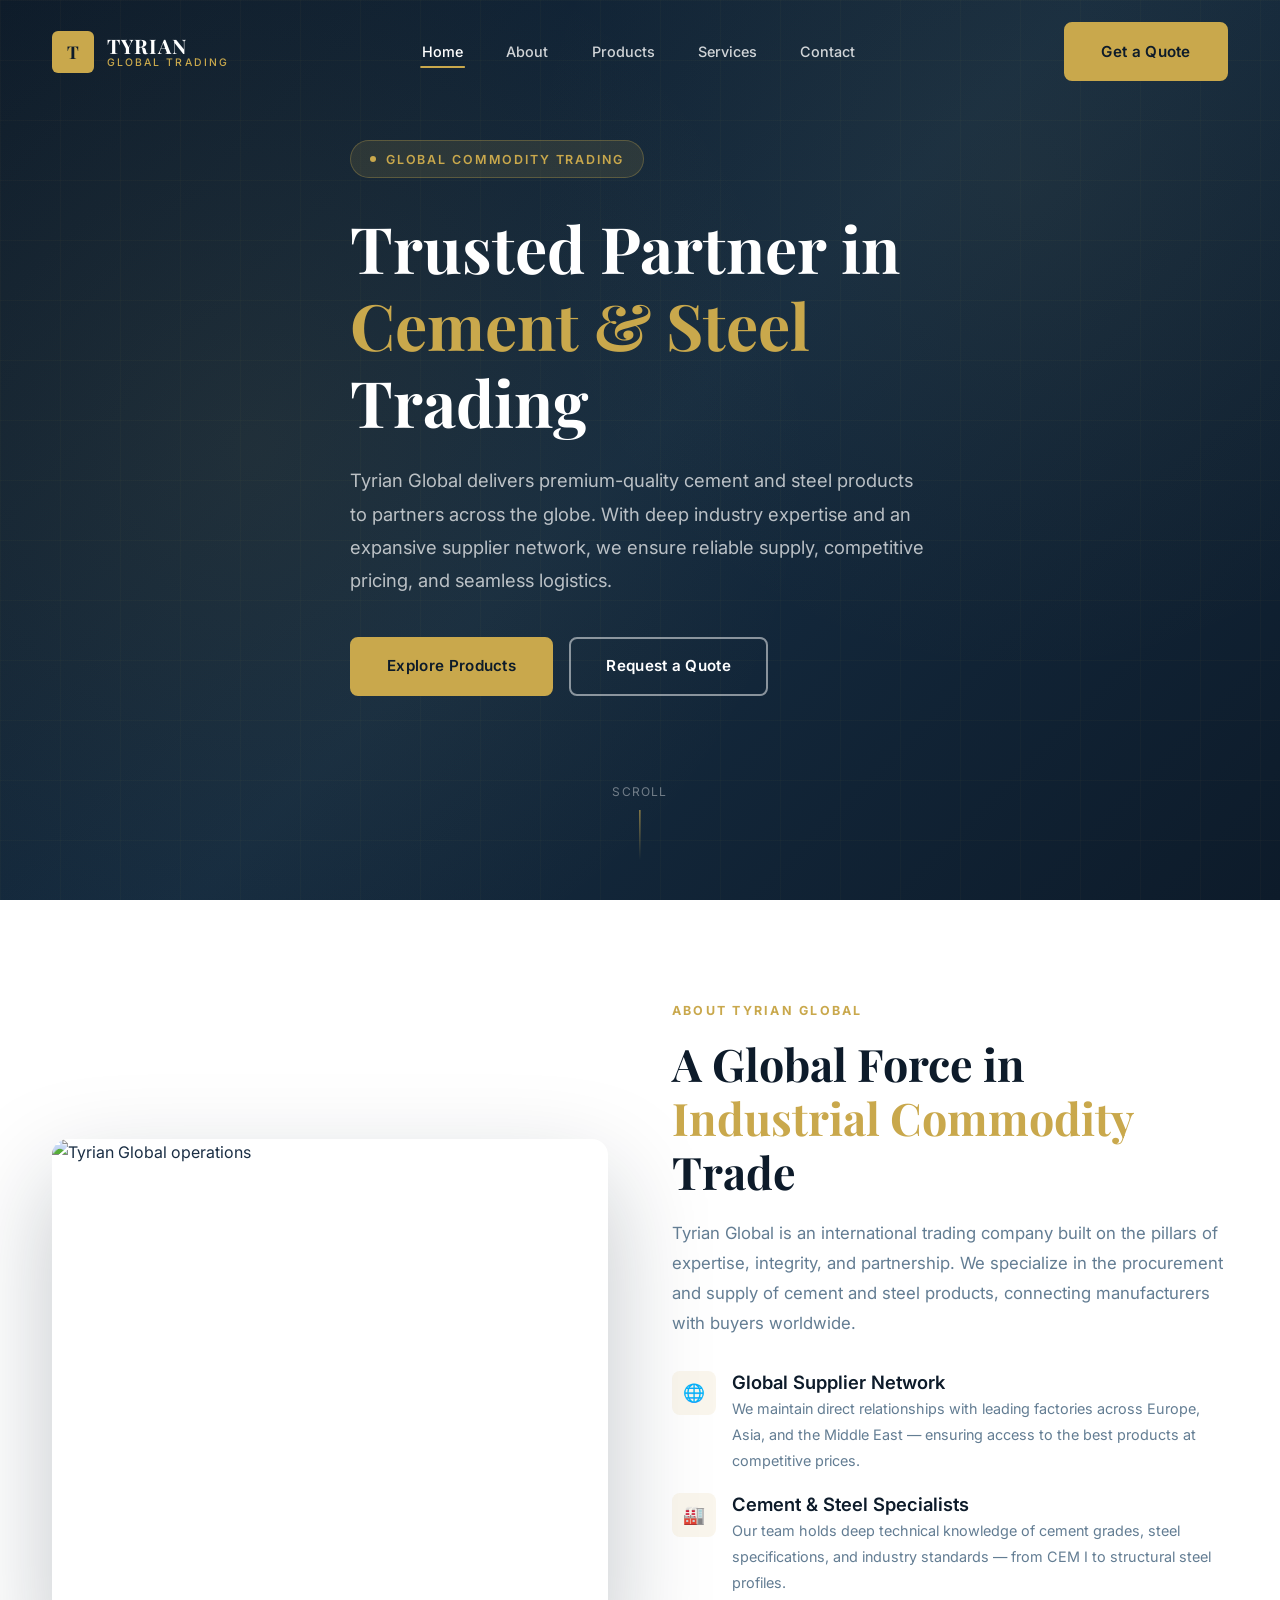
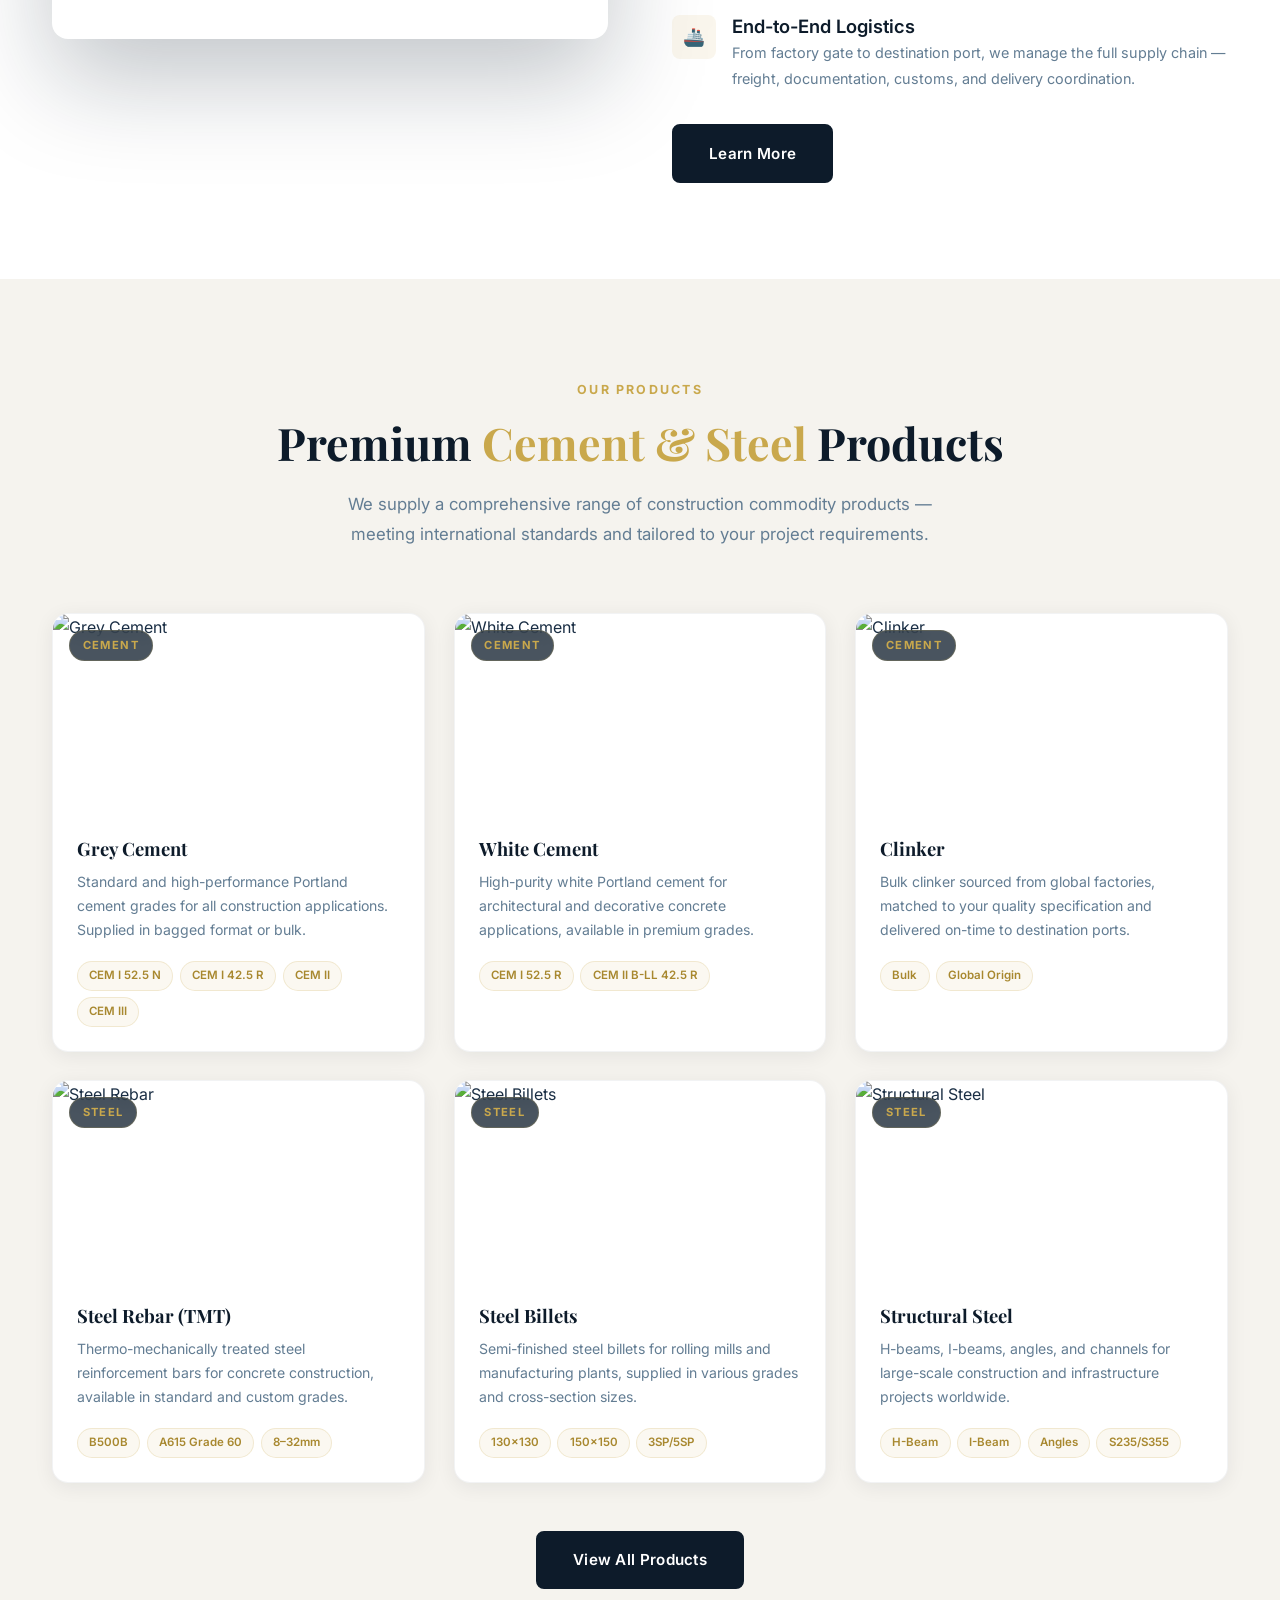
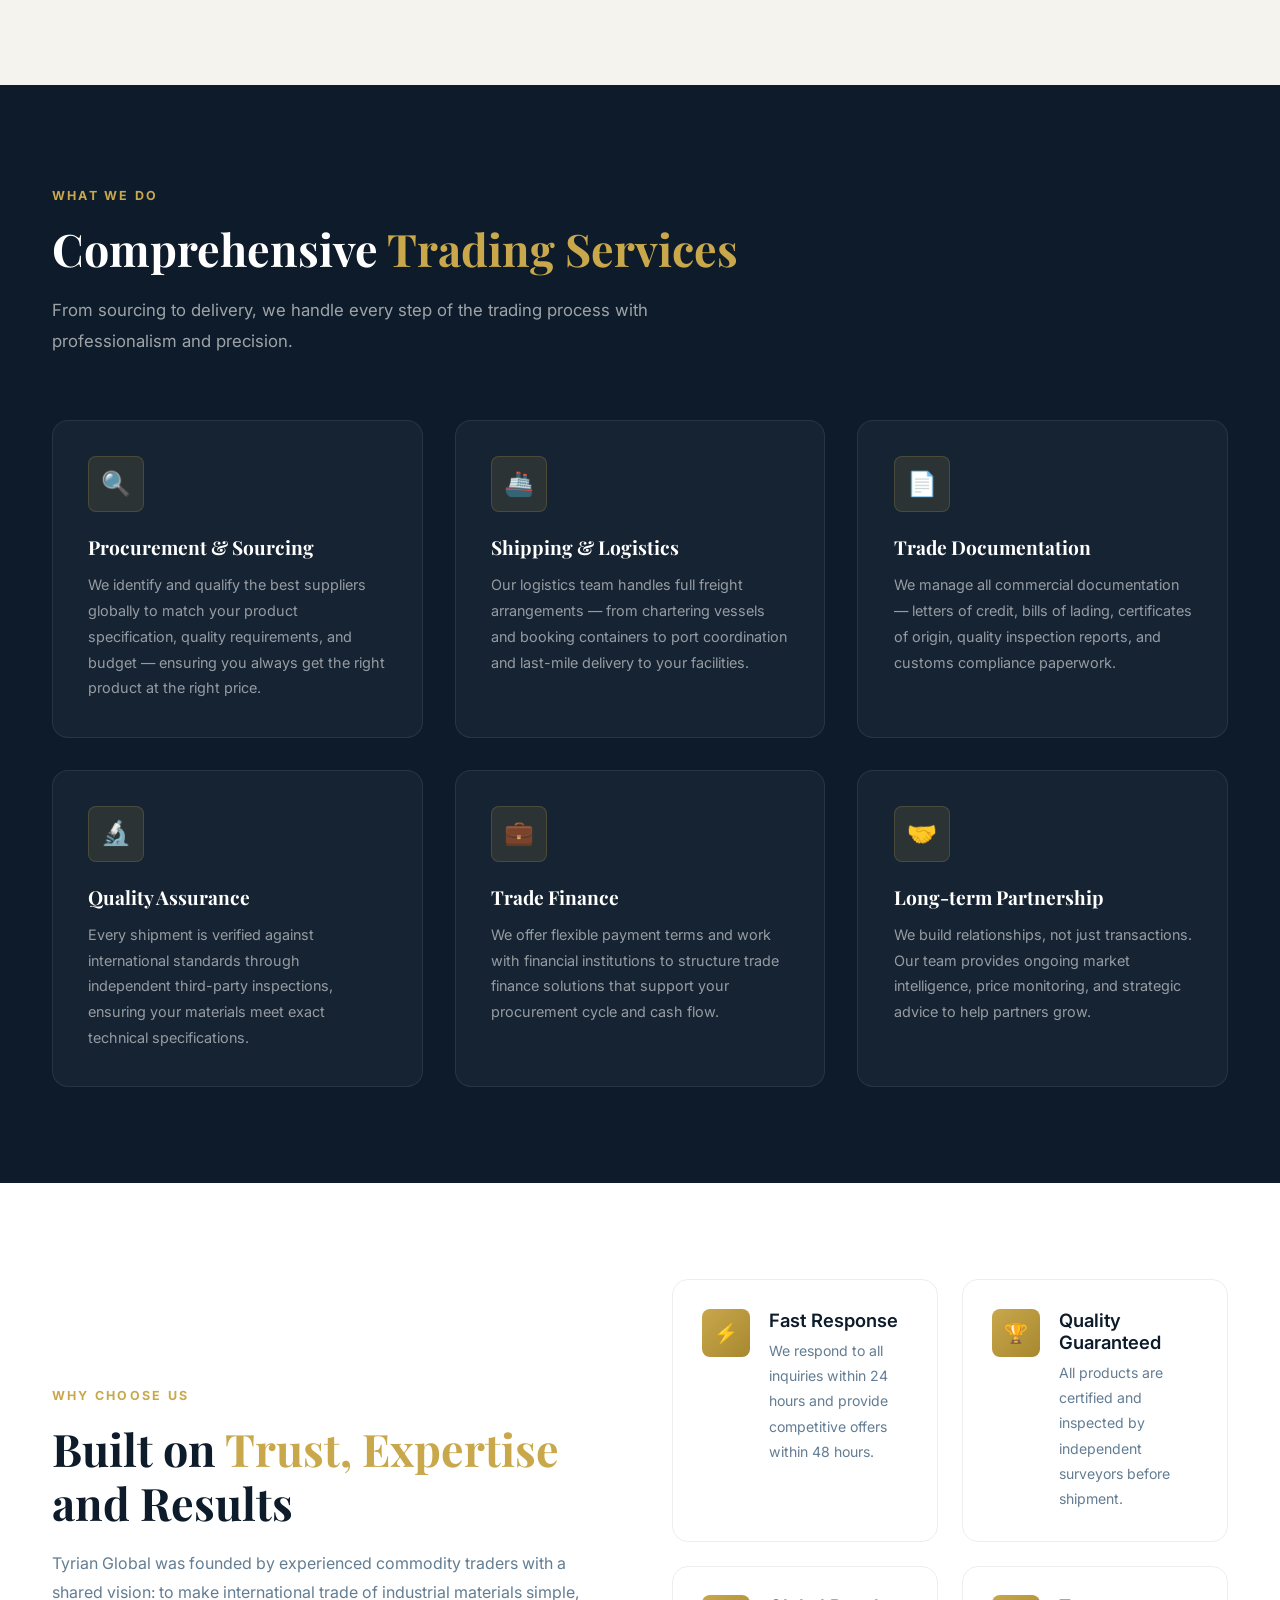
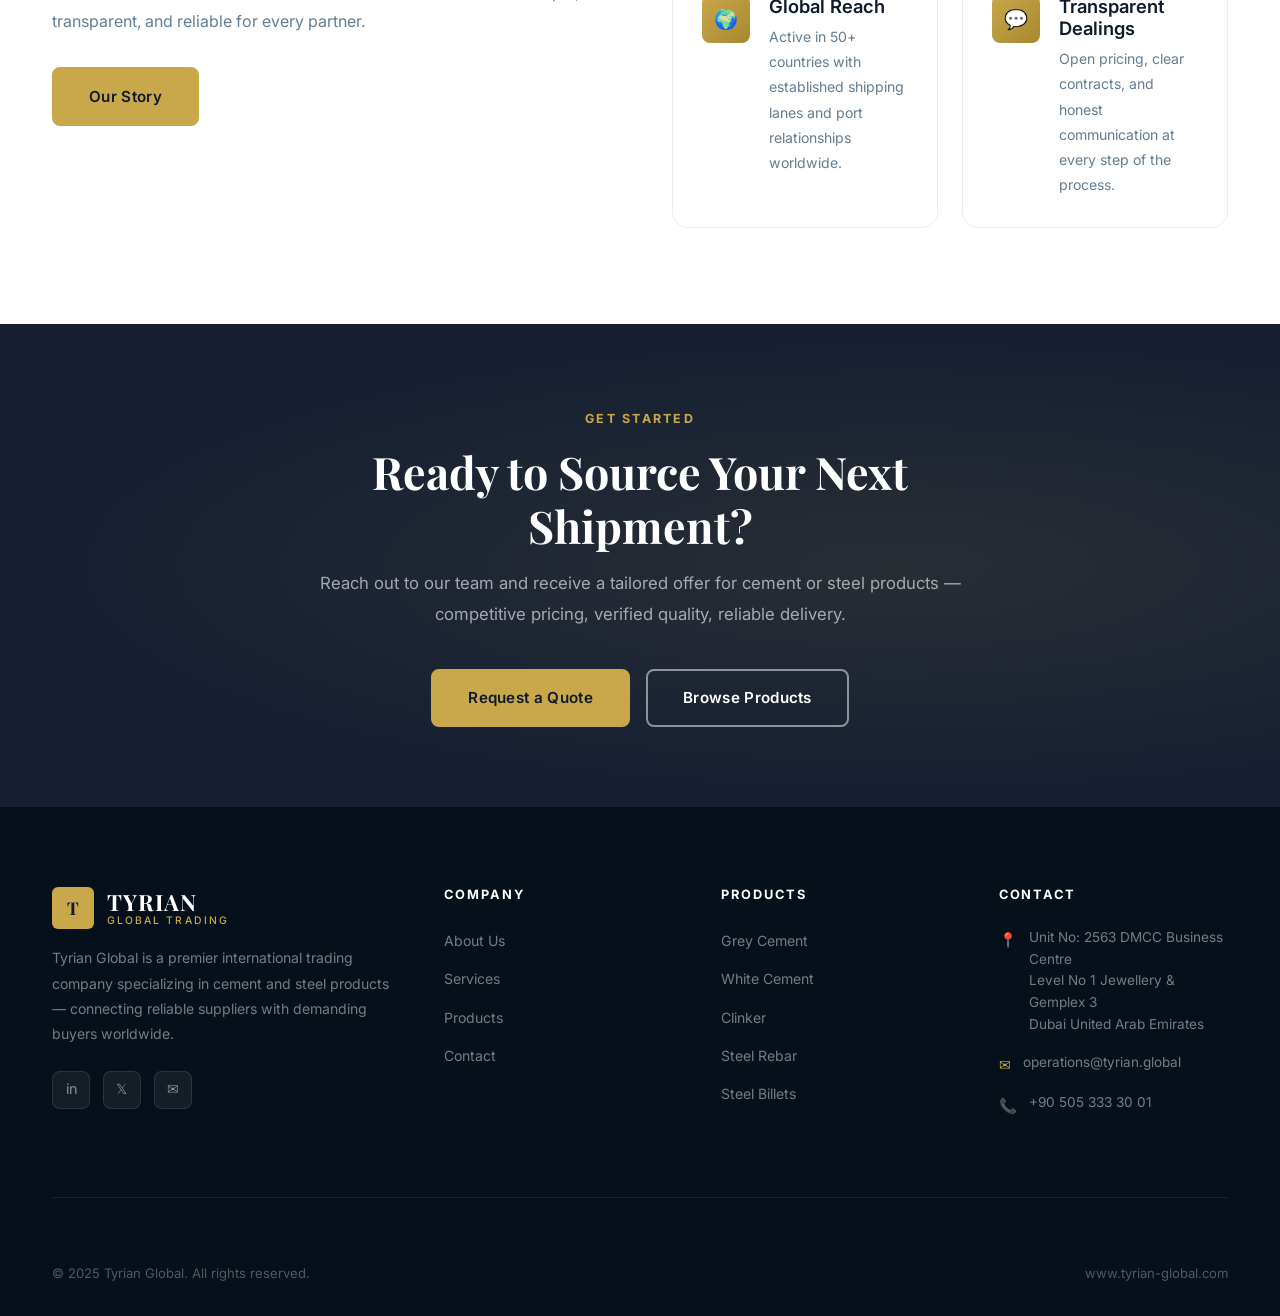
==== commit 409325c6: "Update contact info, remove fake stats, fix broken product images - Remove hero stats (50+ countries" ====
--- a/tyrian-website/index.html
+++ b/tyrian-website/index.html
@@ -55,20 +55,6 @@
           <a href="products.html" class="btn btn-primary">Explore Products</a>
           <a href="contact.html" class="btn btn-outline">Request a Quote</a>
         </div>
-        <div class="hero-stats">
-          <div>
-            <div class="hero-stat-num" data-count="50">50+</div>
-            <div class="hero-stat-label">Countries Served</div>
-          </div>
-          <div>
-            <div class="hero-stat-num" data-count="10">10+</div>
-            <div class="hero-stat-label">Years Experience</div>
-          </div>
-          <div>
-            <div class="hero-stat-num" data-count="200">200+</div>
-            <div class="hero-stat-label">Satisfied Partners</div>
-          </div>
-        </div>
       </div>
     </div>
     <div class="hero-scroll">
@@ -84,10 +70,6 @@
         <div class="about-img-wrap fade-in">
           <div class="about-img-main">
             <img src="https://images.unsplash.com/photo-1581094794329-c8112a89af12?w=800&q=80" alt="Tyrian Global operations" loading="lazy" />
-          </div>
-          <div class="about-img-badge">
-            <div class="num">15+</div>
-            <div class="lbl">Years of<br/>Excellence</div>
           </div>
         </div>
         <div class="fade-in fade-in-delay-1">
@@ -126,30 +108,6 @@
     </div>
   </section>
 
-  <!-- ===== STATS ===== -->
-  <div class="stats-section">
-    <div class="container">
-      <div class="stats-grid">
-        <div class="stat-item fade-in">
-          <div class="stat-num"><span class="counter" data-target="50">0</span><span class="stat-suffix">+</span></div>
-          <div class="stat-label">Countries Served</div>
-        </div>
-        <div class="stat-item fade-in fade-in-delay-1">
-          <div class="stat-num"><span class="counter" data-target="200">0</span><span class="stat-suffix">+</span></div>
-          <div class="stat-label">Trade Partners</div>
-        </div>
-        <div class="stat-item fade-in fade-in-delay-2">
-          <div class="stat-num"><span class="counter" data-target="2">0</span><span class="stat-suffix">M+</span></div>
-          <div class="stat-label">Tonnes Traded</div>
-        </div>
-        <div class="stat-item fade-in fade-in-delay-3">
-          <div class="stat-num"><span class="counter" data-target="10">0</span><span class="stat-suffix">+</span></div>
-          <div class="stat-label">Years Experience</div>
-        </div>
-      </div>
-    </div>
-  </div>
-
   <!-- ===== PRODUCTS (Homepage Preview) ===== -->
   <section class="products-section">
     <div class="container">
@@ -164,7 +122,7 @@
         <!-- Cement products -->
         <div class="product-card fade-in">
           <div class="product-img">
-            <img src="https://images.unsplash.com/photo-1590856029826-c7a73142bbf1?w=600&q=80" alt="Grey Cement" loading="lazy" />
+            <img src="https://images.unsplash.com/photo-1567361808960-a543749ac4b3?w=600&q=80" alt="Grey Cement" loading="lazy" />
             <span class="product-category">Cement</span>
           </div>
           <div class="product-body">
@@ -404,15 +362,15 @@
           <h5>Contact</h5>
           <div class="footer-contact-item">
             <span class="icon">📍</span>
-            <span>Tyrian Global<br/>Dubai, United Arab Emirates</span>
+            <span>Unit No: 2563 DMCC Business Centre<br/>Level No 1 Jewellery &amp; Gemplex 3<br/>Dubai United Arab Emirates</span>
           </div>
           <div class="footer-contact-item">
             <span class="icon">✉</span>
-            <span><a href="mailto:info@tyrian-global.com">info@tyrian-global.com</a></span>
+            <span><a href="mailto:operations@tyrian.global">operations@tyrian.global</a></span>
           </div>
           <div class="footer-contact-item">
             <span class="icon">📞</span>
-            <span><a href="tel:+905000000000">+90 500 000 00 00</a></span>
+            <span><a href="tel:+905053333001">+90 505 333 30 01</a></span>
           </div>
         </div>
       </div>
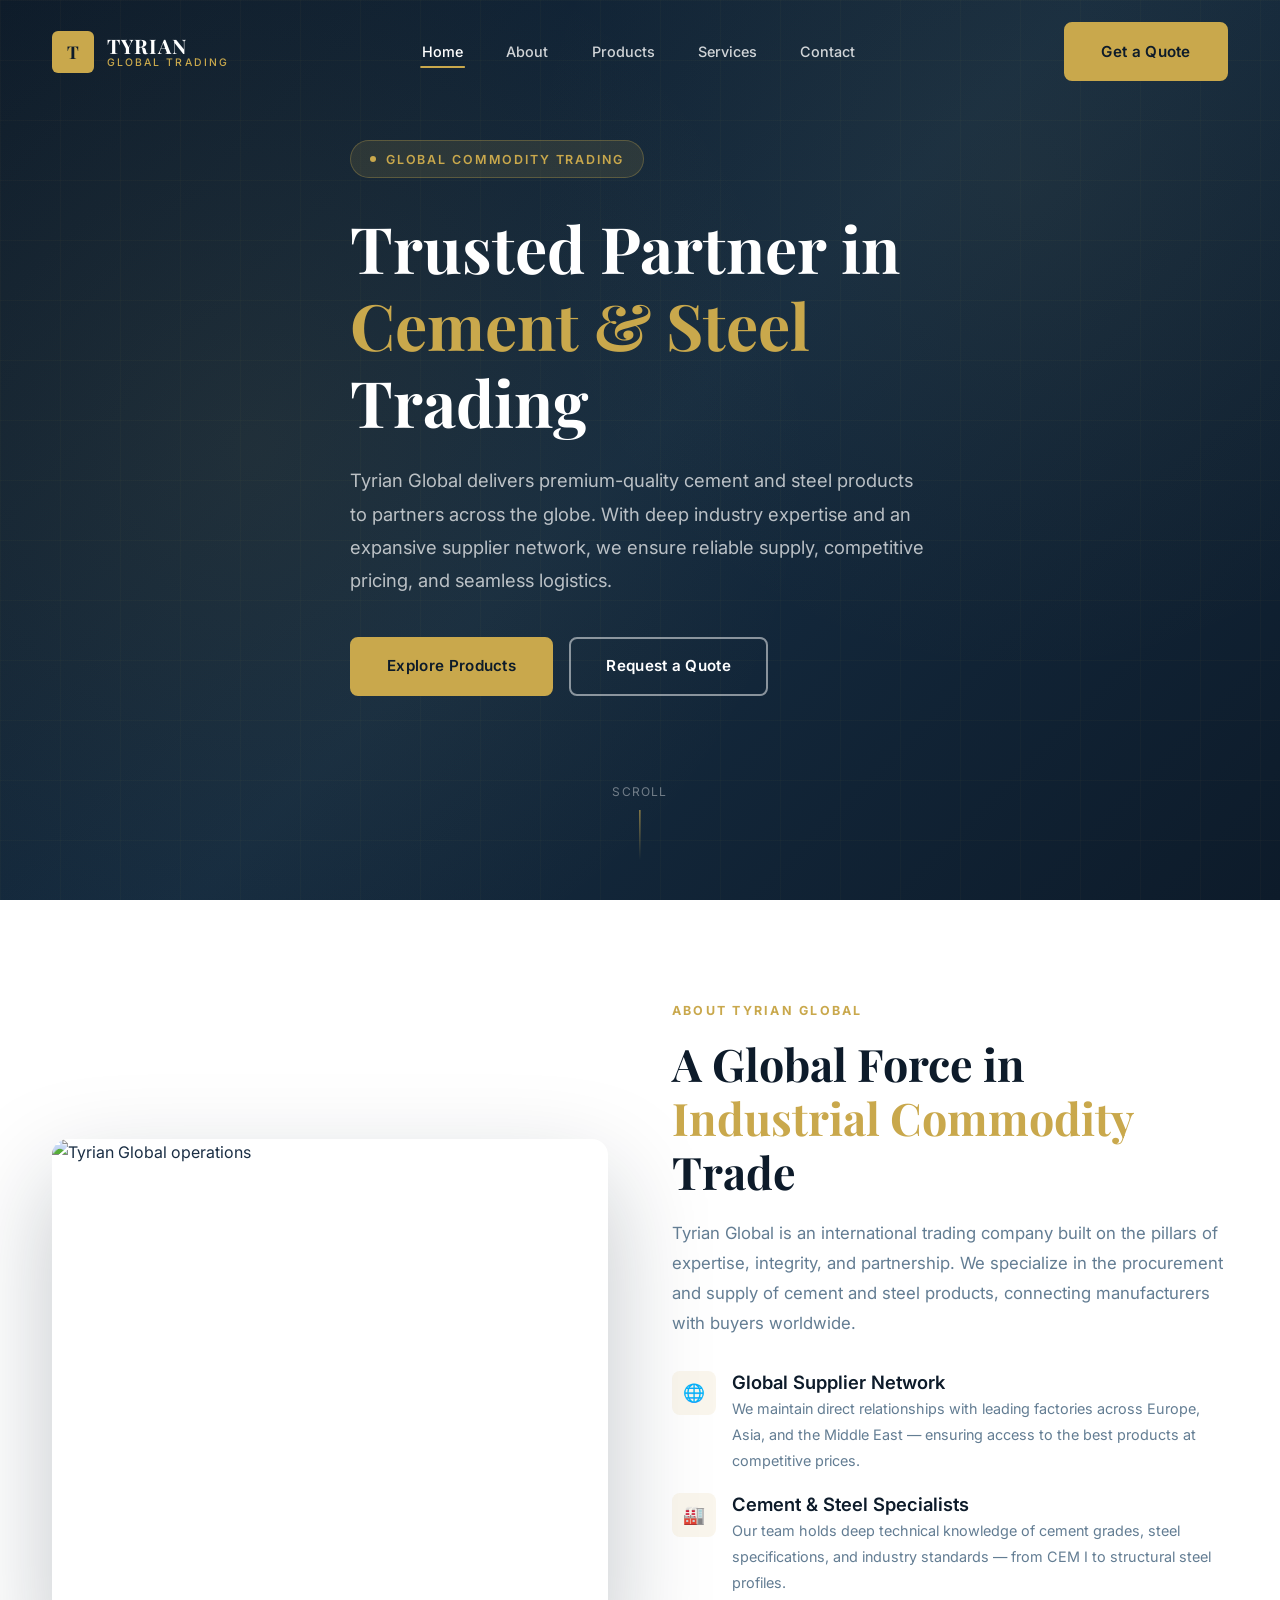
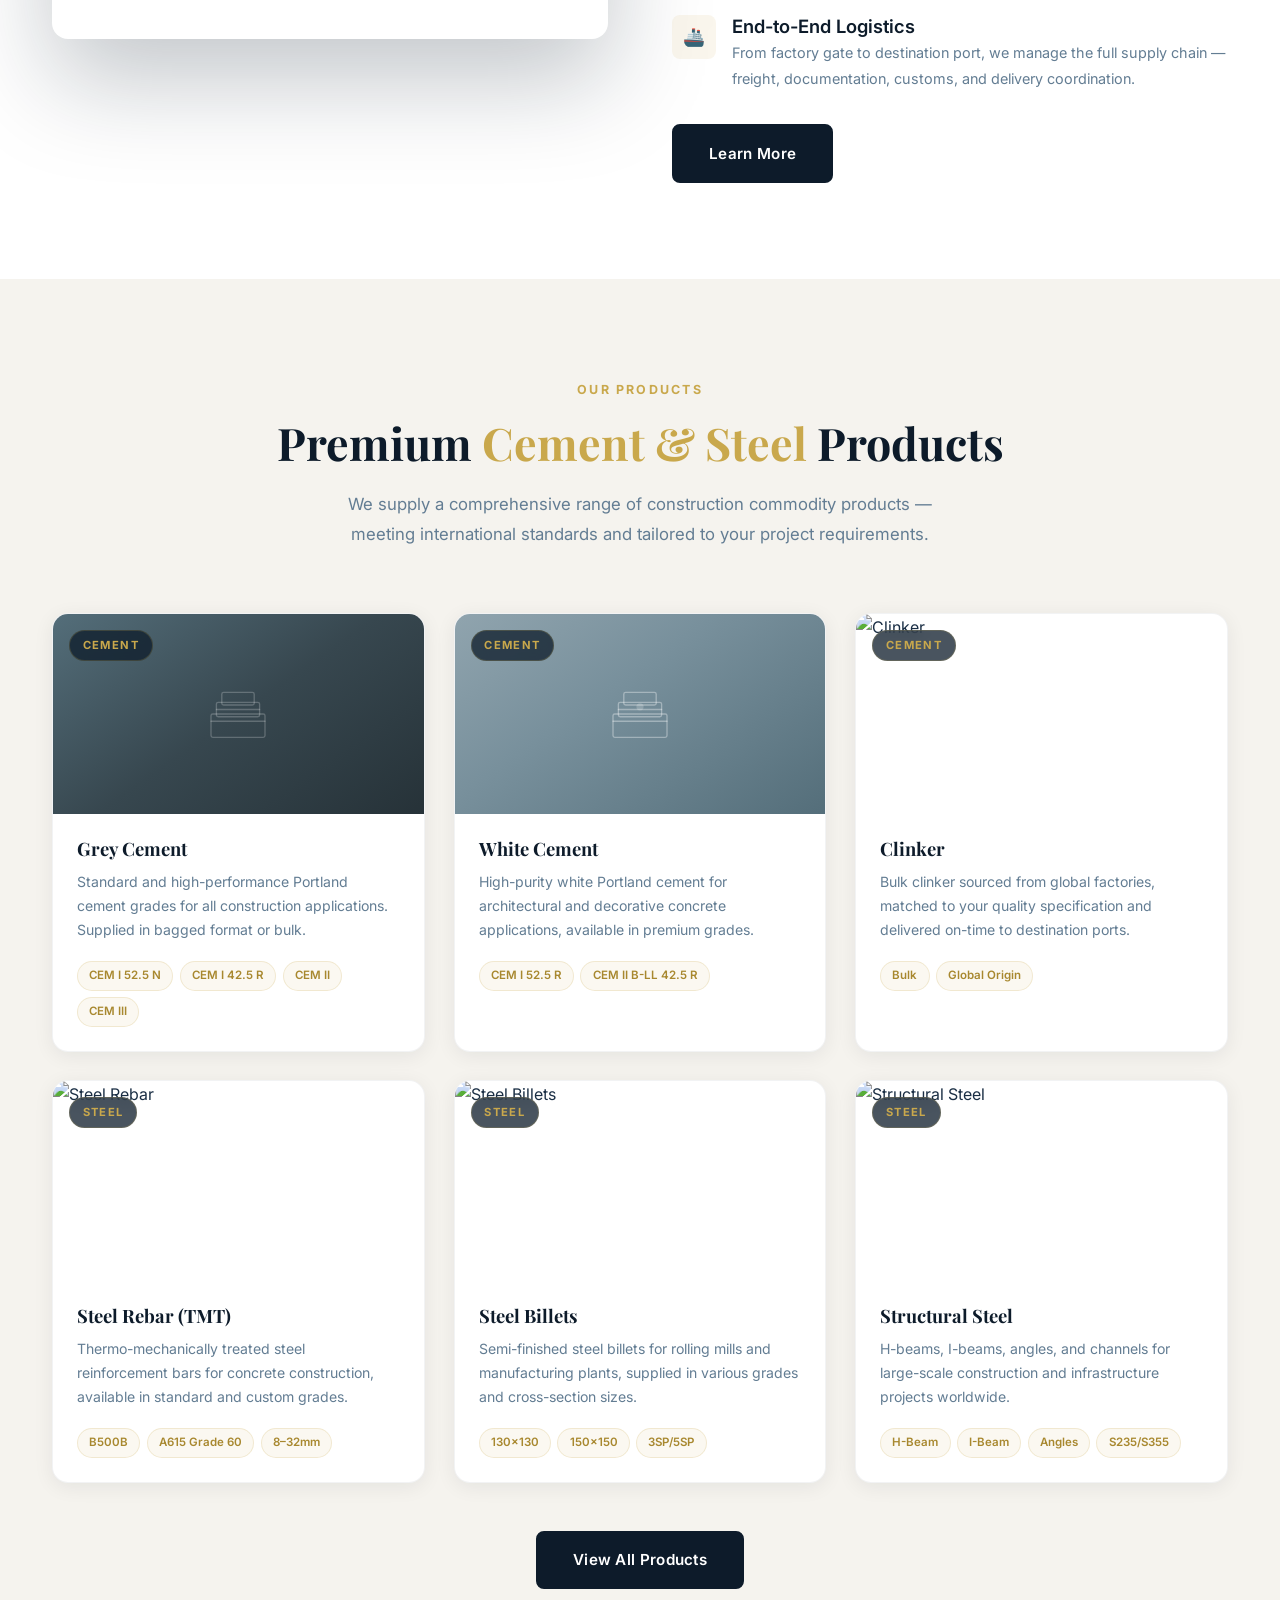
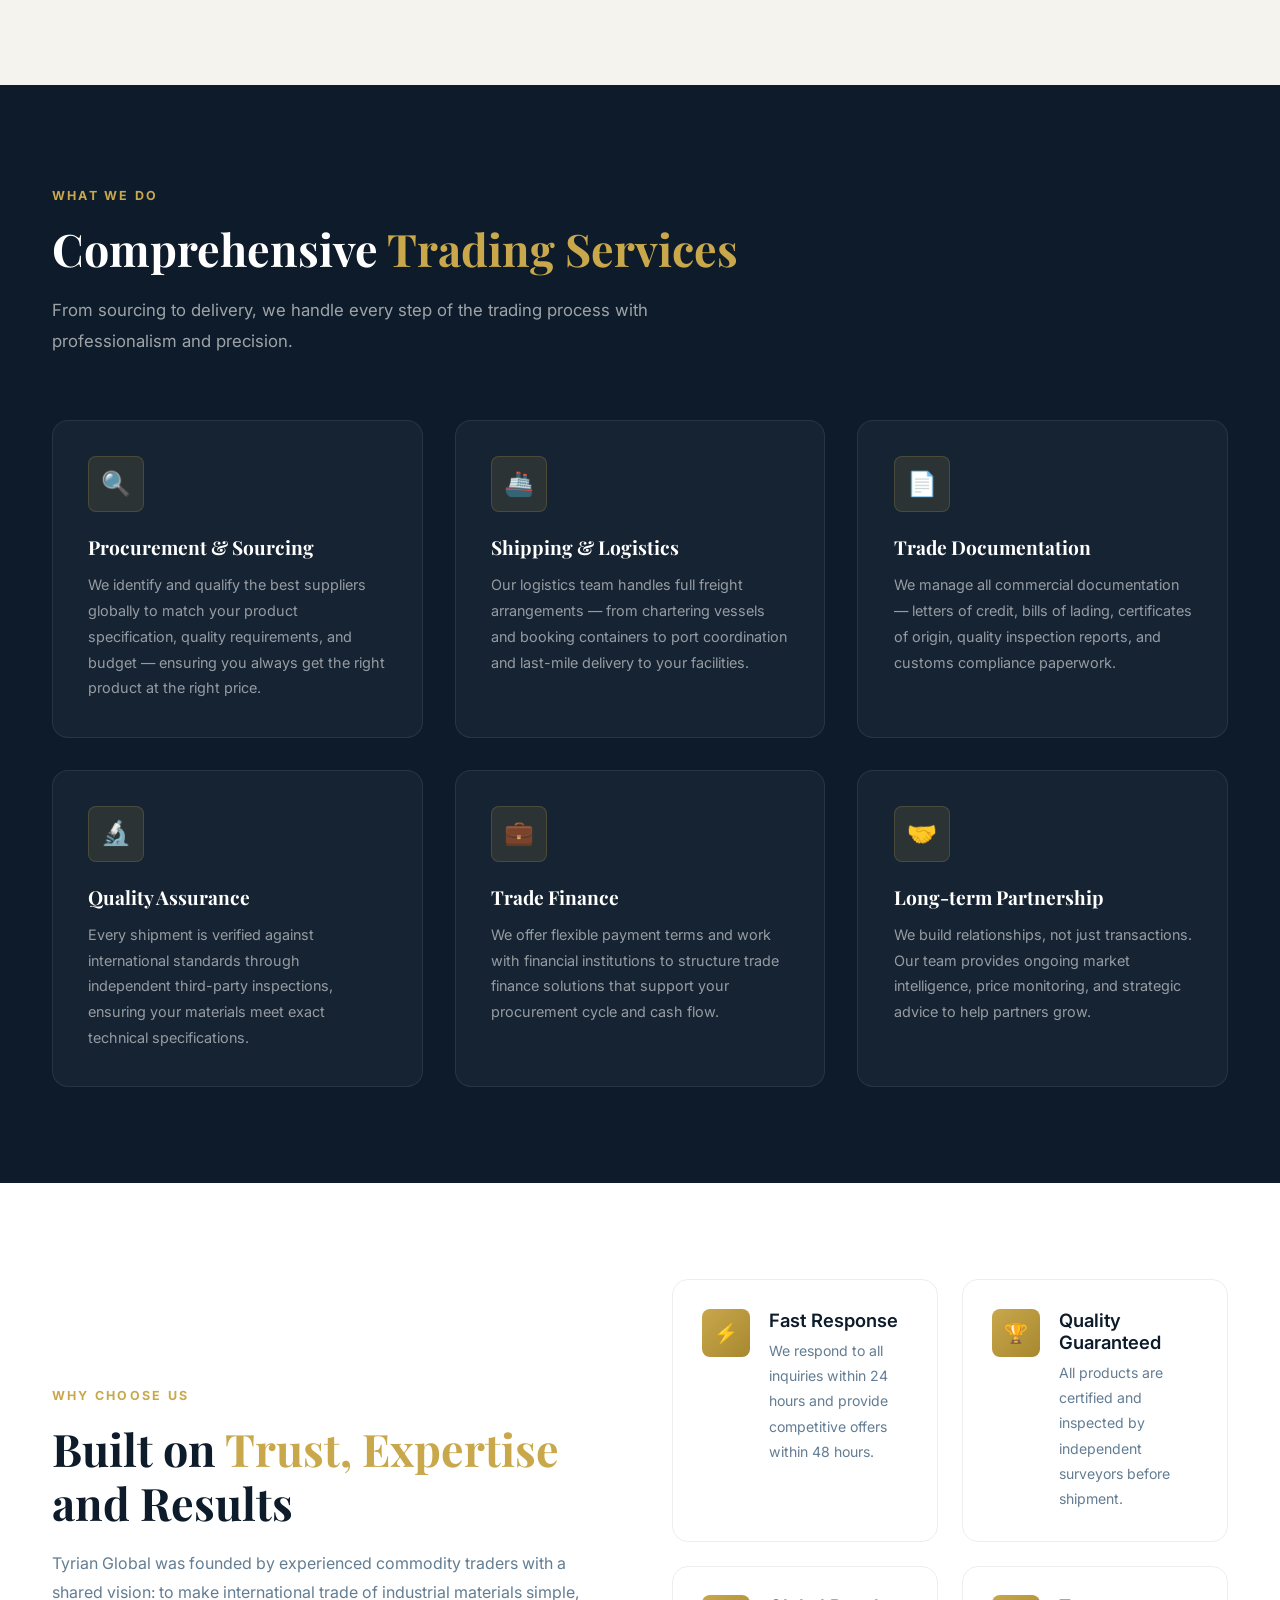
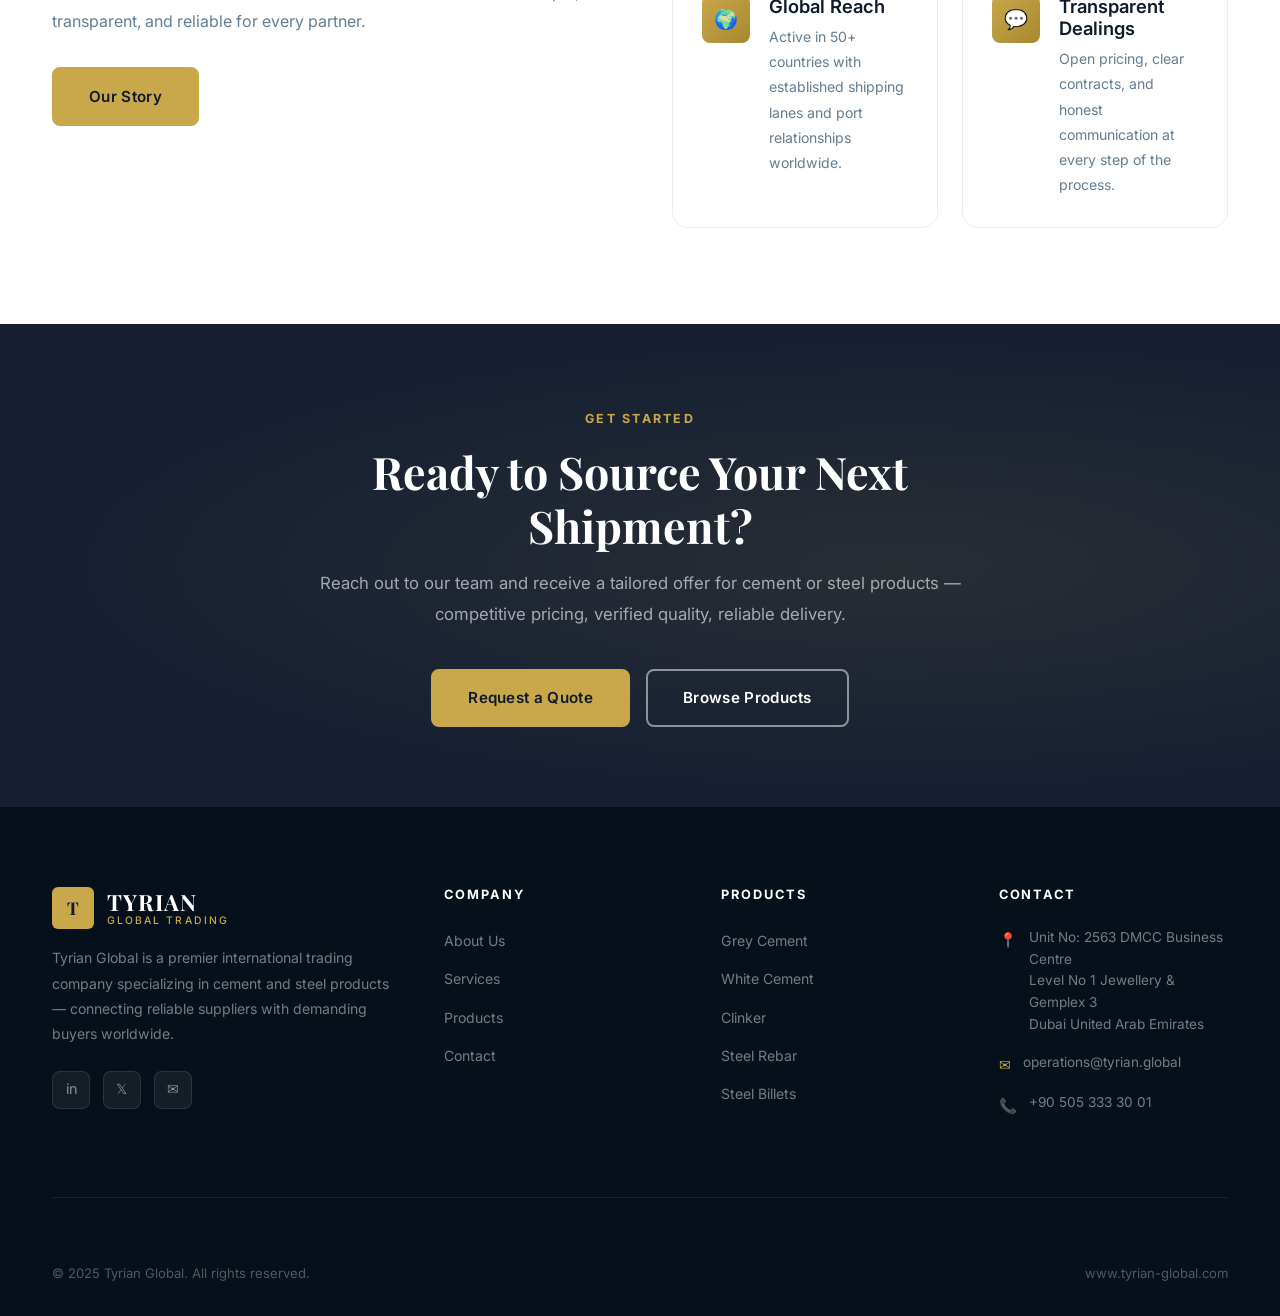
==== commit 37053c20: "Fix broken/wrong product images and remove Steel Scrap - Grey Cement (index + products): replaced br" ====
--- a/tyrian-website/index.html
+++ b/tyrian-website/index.html
@@ -121,8 +121,8 @@
       <div class="products-grid">
         <!-- Cement products -->
         <div class="product-card fade-in">
-          <div class="product-img">
-            <img src="https://images.unsplash.com/photo-1567361808960-a543749ac4b3?w=600&q=80" alt="Grey Cement" loading="lazy" />
+          <div class="product-img" style="background:linear-gradient(145deg,#546e7a 0%,#37474f 50%,#263238 100%);display:flex;align-items:center;justify-content:center;">
+            <svg xmlns="http://www.w3.org/2000/svg" viewBox="0 0 80 80" width="72" height="72" fill="none" stroke="rgba(255,255,255,0.22)" stroke-width="1.5" stroke-linecap="round" stroke-linejoin="round"><rect x="10" y="40" width="60" height="26" rx="2"/><rect x="16" y="27" width="48" height="16" rx="2"/><rect x="22" y="16" width="36" height="14" rx="2"/><line x1="10" y1="48" x2="70" y2="48"/><line x1="16" y1="35" x2="64" y2="35"/></svg>
             <span class="product-category">Cement</span>
           </div>
           <div class="product-body">
@@ -137,8 +137,8 @@
           </div>
         </div>
         <div class="product-card fade-in fade-in-delay-1">
-          <div class="product-img">
-            <img src="https://images.unsplash.com/photo-1504307651254-35680f356dfd?w=600&q=80" alt="White Cement" loading="lazy" />
+          <div class="product-img" style="background:linear-gradient(145deg,#90a4ae 0%,#78909c 40%,#546e7a 100%);display:flex;align-items:center;justify-content:center;">
+            <svg xmlns="http://www.w3.org/2000/svg" viewBox="0 0 80 80" width="72" height="72" fill="none" stroke="rgba(255,255,255,0.35)" stroke-width="1.5" stroke-linecap="round" stroke-linejoin="round"><rect x="10" y="40" width="60" height="26" rx="2"/><rect x="16" y="27" width="48" height="16" rx="2"/><rect x="22" y="16" width="36" height="14" rx="2"/><line x1="10" y1="48" x2="70" y2="48"/><line x1="16" y1="35" x2="64" y2="35"/><circle cx="40" cy="32" r="4" fill="rgba(255,255,255,0.2)" stroke="none"/></svg>
             <span class="product-category">Cement</span>
           </div>
           <div class="product-body">
